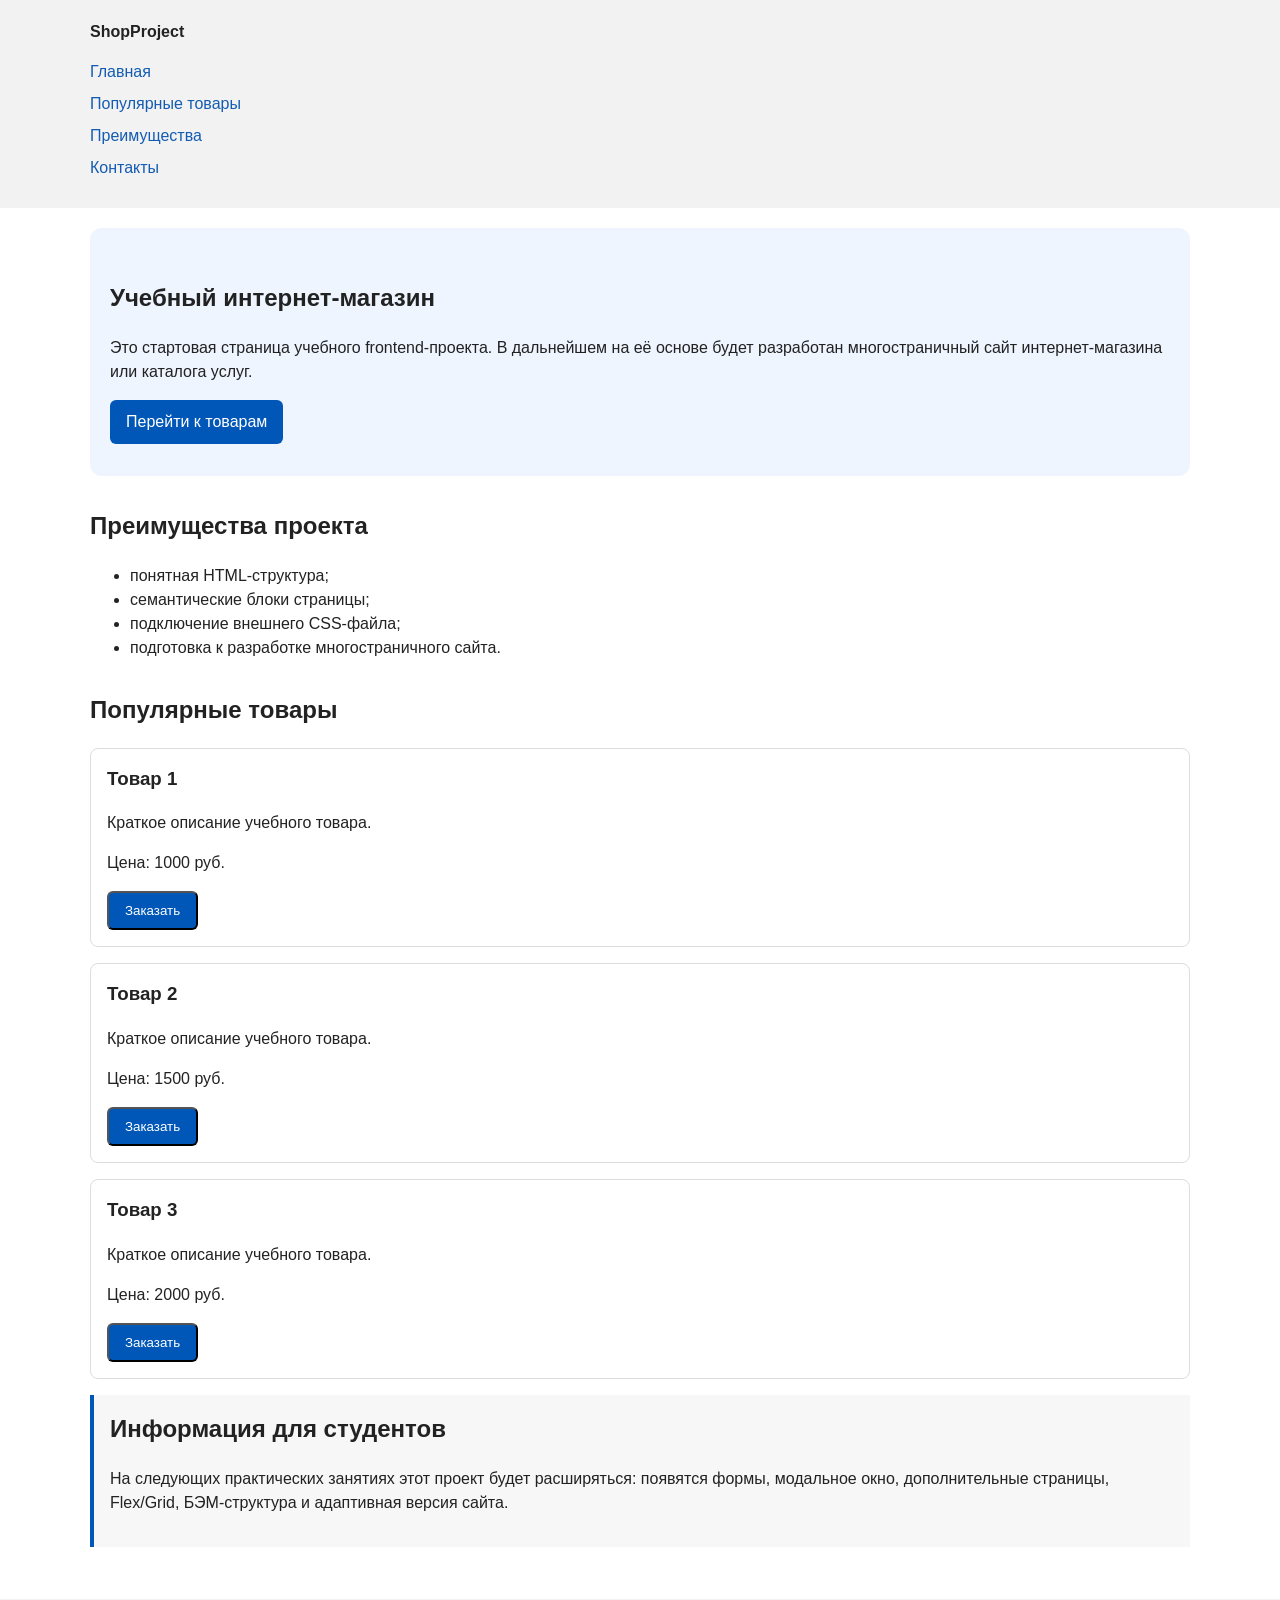
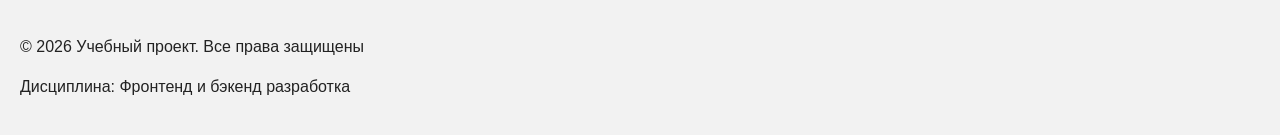
==== index.html @ d0a89e78 "feat: add order form modal and validation" ====
<!DOCTYPE html>
<html lang="ru">
<head>
  <meta charset="UTF-8">
  <meta name="viewport" content="width=device-width, initial-scale=1.0">
  <title>Учебный интернет-магазин</title>
  <link rel="stylesheet" href="css/style.css">
  <script src="js/main.js" defer></script>
</head>
<body>
  <header>
  <div class="site-header">
    <a class="site-logo" href="index.html">ShopProject</a>

    <nav class="site-nav" aria-label="Основная навигация">
      <ul class="site-nav__list">
        <li><a href="index.html">Главная</a></li>
        <li><a href="#popular">Популярные товары</a></li>
        <li><a href="#advantages">Преимущества</a></li>
        <li><a href="#contacts">Контакты</a></li>
      </ul>
    </nav>
  </div>
</header>
<main>
  <section class="hero">
  <h1>Учебный интернет-магазин</h1>
  <p>
    Это стартовая страница учебного frontend-проекта.
    В дальнейшем на её основе будет разработан многостраничный сайт
    интернет-магазина или каталога услуг.
  </p>
  <a class="button" href="#popular">Перейти к товарам</a>
</section>

<section class="section" id="advantages">
  <h2>Преимущества проекта</h2>

  <ul class="advantages-list">
    <li>понятная HTML-структура;</li>
    <li>семантические блоки страницы;</li>
    <li>подключение внешнего CSS-файла;</li>
    <li>подготовка к разработке многостраничного сайта.</li>
  </ul>
</section>

<section class="section" id="popular">
  <h2>Популярные товары</h2>

  <article class="product-card">
    <h3>Товар 1</h3>
    <p>Краткое описание учебного товара.</p>
    <p>Цена: 1000 руб.</p>
    <button class="button product-card__button" type="button" data-product="Товар 1">
      Заказать
    </button>
  </article>

  <article class="product-card">
    <h3>Товар 2</h3>
    <p>Краткое описание учебного товара.</p>
    <p>Цена: 1500 руб.</p>
    <button class="button product-card__button" type="button" data-product="Товар 2">
      Заказать
    </button>
  </article>

  <article class="product-card">
    <h3>Товар 3</h3>
    <p>Краткое описание учебного товара.</p>
    <p>Цена: 2000 руб.</p>
    <button class="button product-card__button" type="button" data-product="Товар 3">
      Заказать
    </button>
  </article>

<aside class="aside-info">
  <h2>Информация для студентов</h2>
  <p>
    На следующих практических занятиях этот проект будет расширяться:
    появятся формы, модальное окно, дополнительные страницы, Flex/Grid,
    БЭМ-структура и адаптивная версия сайта.
  </p>
</aside>

</main>
<footer id = "contacts">
  <p>&copy; 2026 Учебный проект. Все права защищены</p>
  <p>Дисциплина: Фронтенд и бэкенд разработка </p>
</footer>

<dialog class="order-dialog" id="order-dialog" aria-labelledby="order-dialog-title">
  <h2 id="order-dialog-title">Оформление заявки</h2>
  <form class="order-form" id="order-form" action="#" method="post" novalidate>
    <input id="selected-product" name="selected-product" type="hidden">
    
    <div class="form-field">
      <label for="order-name">Имя</label>
      <input
        id="order-name"
        name="name"
        type="text"
        placeholder="Введите ваше имя"
        minlength="2"
        autocomplete="given-name"
        required
      >
    </div>
    
    <div class="form-field">
      <label for="order-email">E-mail</label>
      <input
        id="order-email"
        name="email"
        type="email"
        placeholder="example@mail.ru"
        autocomplete="email"
        required
      >
    </div>
    
    <div class="form-field">
      <label for="order-phone">Телефон</label>
      <input
        id="order-phone"
        name="phone"
        type="tel"
        inputmode="tel"
        placeholder="+7 (900) 000-00-00"
        pattern="^\+7 \(\d{3}\) \d{3}-\d{2}-\d{2}$"
        required
      >
      <small>Формат: +7 (900) 000-00-00</small>
    </div>
    
    <div class="form-field">
      <label for="order-date">Дата связи</label>
      <input
        id="order-date"
        name="date"
        type="date"
      >
    </div>
    
    <div class="form-field">
      <label for="order-topic">Тема заявки</label>
      <select id="order-topic" name="topic" required>
        <option value="">Выберите тему</option>
        <option value="product">Заказ товара</option>
        <option value="consultation">Консультация</option>
        <option value="delivery">Доставка</option>
      </select>
    </div>
    
    <div class="form-field">
      <label for="order-comment">Комментарий</label>
      <textarea
        id="order-comment"
        name="comment"
        rows="4"
        placeholder="Укажите дополнительную информацию"
      ></textarea>
    </div>
    
    <div class="form-field form-field--checkbox">
      <label>
        <input
          id="order-agreement"
          name="agreement"
          type="checkbox"
          required
        >
        Я согласен на обработку данных
      </label>
    </div>
    
    <div class="form-actions">
      <button type="button" id="close-order-dialog">Закрыть</button>
      <button type="submit">Отправить заявку</button>
    </div>
  </form>
</dialog>

<p class="success-message" id="success-message" hidden>
  Форма успешно отправлена!
</p>

</body>
</html>
---- css/style.css ----
/* 
  Универсальное правило для всех элементов.
  border-box делает расчёт размеров более понятным:
  width включает content, padding и border.
*/
* {
  box-sizing: border-box;
}

/*
  Убираем стандартный внешний отступ браузера у body.
  Без этого вокруг страницы может появиться белая рамка.
*/
body {
  margin: 0;
  font-family: Arial, sans-serif;
  line-height: 1.5;
  color: #222222;
  background-color: #ffffff;
}

/*
  Задаём внутренние отступы для основных областей страницы.
  Это делает содержимое визуально отделённым от краёв окна браузера.
*/
header,
main,
footer {
  padding: 20px;
}

/*
  Оформляем шапку страницы.
  Пока используется простой светло-серый фон.
*/
header {
  background-color: #f2f2f2;
}

/*
  Оформляем подвал страницы тем же фоном,
  чтобы визуально отделить его от основного содержимого.
*/
footer {
  background-color: #f2f2f2;
}

/*
  Ограничиваем ширину содержимого шапки,
  чтобы оно не растягивалось слишком сильно на широких экранах.
*/
.site-header {
  max-width: 1100px;
  margin: 0 auto;
}

/*
  Оформляем текстовый логотип.
*/
.site-logo {
  font-weight: bold;
  text-decoration: none;
  color: #222222;
}

/*
  Убираем стандартные отступы и маркеры списка навигации.
*/
.site-nav__list {
  padding: 0;
  margin: 16px 0 0;
  list-style: none;
}

/*
  Добавляем расстояние между пунктами меню.
*/
.site-nav__list li {
  margin-bottom: 8px;
}

/*
  Оформляем ссылки меню.
*/
.site-nav__list a {
  color: #135cb1;
  text-decoration: none;
}

/*
  При наведении мыши подчёркиваем ссылку.
  Подробно состояния интерфейса будут рассмотрены в практической работе 1.7.
*/
.site-nav__list a:hover {
  text-decoration: underline;
}

/*
  Hero-блок — первый крупный блок страницы.
  Он визуально отделяется от остальных разделов фоном и отступами.
*/
.hero {
  max-width: 1100px;
  margin: 0 auto 32px;
  padding: 32px 20px;
  background-color: #eef5ff;
  border-radius: 12px;
}

/*
  Общий класс для разделов страницы.
*/
.section {
  max-width: 1100px;
  margin: 0 auto 32px;
}

/*
  Убираем лишний верхний отступ у заголовков разделов.
*/
.section h2 {
  margin-top: 0;
}
/*
  Карточка товара — самостоятельный блок.
  На следующих занятиях карточки будут доработаны и выстроены в сетку.
*/
.product-card {
  margin-bottom: 16px;
  padding: 16px;
  border: 1px solid #dddddd;
  border-radius: 8px;
  background-color: #ffffff;
}

/*
  Убираем лишний верхний отступ у заголовка карточки.
*/
.product-card h3 {
  margin-top: 0;
}
/*
  Пока это обычная ссылка, но визуально она оформляется как кнопка.
*/
.button {
  display: inline-block;
  padding: 10px 16px;
  color: #ffffff;
  background-color: #0057b8;
  text-decoration: none;
  border-radius: 6px;
}

/*
  Простое состояние наведения для кнопки.
*/
.button:hover {
  background-color: #003f86;
}

/*
  Дополнительный информационный блок.
*/
.aside-info {
  max-width: 1100px;
  margin: 0 auto 32px;
  padding: 16px;
  border-left: 4px solid #0057b8;
  background-color: #f7f7f7;
}
/*
  Модальное окно.
  Элемент dialog сам умеет открываться поверх страницы.
*/
.order-dialog {
  width: min(100% - 32px, 560px);
  padding: 24px;
  border: none;
  border-radius: 12px;
}
/*
  Затемнение фона за модальным окном.
*/
.order-dialog::backdrop {
  background-color: rgba(0, 0, 0, 0.5);
}
/*
  Поле формы.
  Каждый блок получает нижний отступ.
*/
.form-field {
  margin-bottom: 16px;
}
/*
  Подпись поля.
*/
.form-field label {
  display: block;
  margin-bottom: 6px;
}
/*
  Основные поля формы.
*/
.form-field input,
.form-field select,
.form-field textarea {
  width: 100%;
  padding: 10px 12px;
  border: 1px solid #cccccc;
  border-radius: 6px;
  font: inherit;
}
/*
  Checkbox не должен занимать всю ширину.
*/
.form-field input[type="checkbox"] {
  width: auto;
}
/*
  Подсказка под полем телефона.
*/
.form-field small {
  display: block;
  margin-top: 4px;
  color: #666666;
}
/*
  Видимый фокус для клавиатурной навигации.
*/
.form-field input:focus-visible,
.form-field select:focus-visible,
.form-field textarea:focus-visible,
.form-actions button:focus-visible {
  outline: 2px solid #0057b8;
  outline-offset: 2px;
}
/*
  Подсветка ошибочных полей.
  Атрибут aria-invalid будет добавляться через JavaScript.
*/
[aria-invalid="true"] {
  border-color: #b00020;
}
/*
  Кнопки формы.
*/
.form-actions {
  display: flex;
  gap: 12px;
  margin-top: 20px;
}
/*
  Сообщение об успешной отправке.
*/
.success-message {
  max-width: 1100px;
  margin: 24px auto;
  padding: 16px;
  border-left: 4px solid #168a2f;
  background-color: #eefaf0;
}
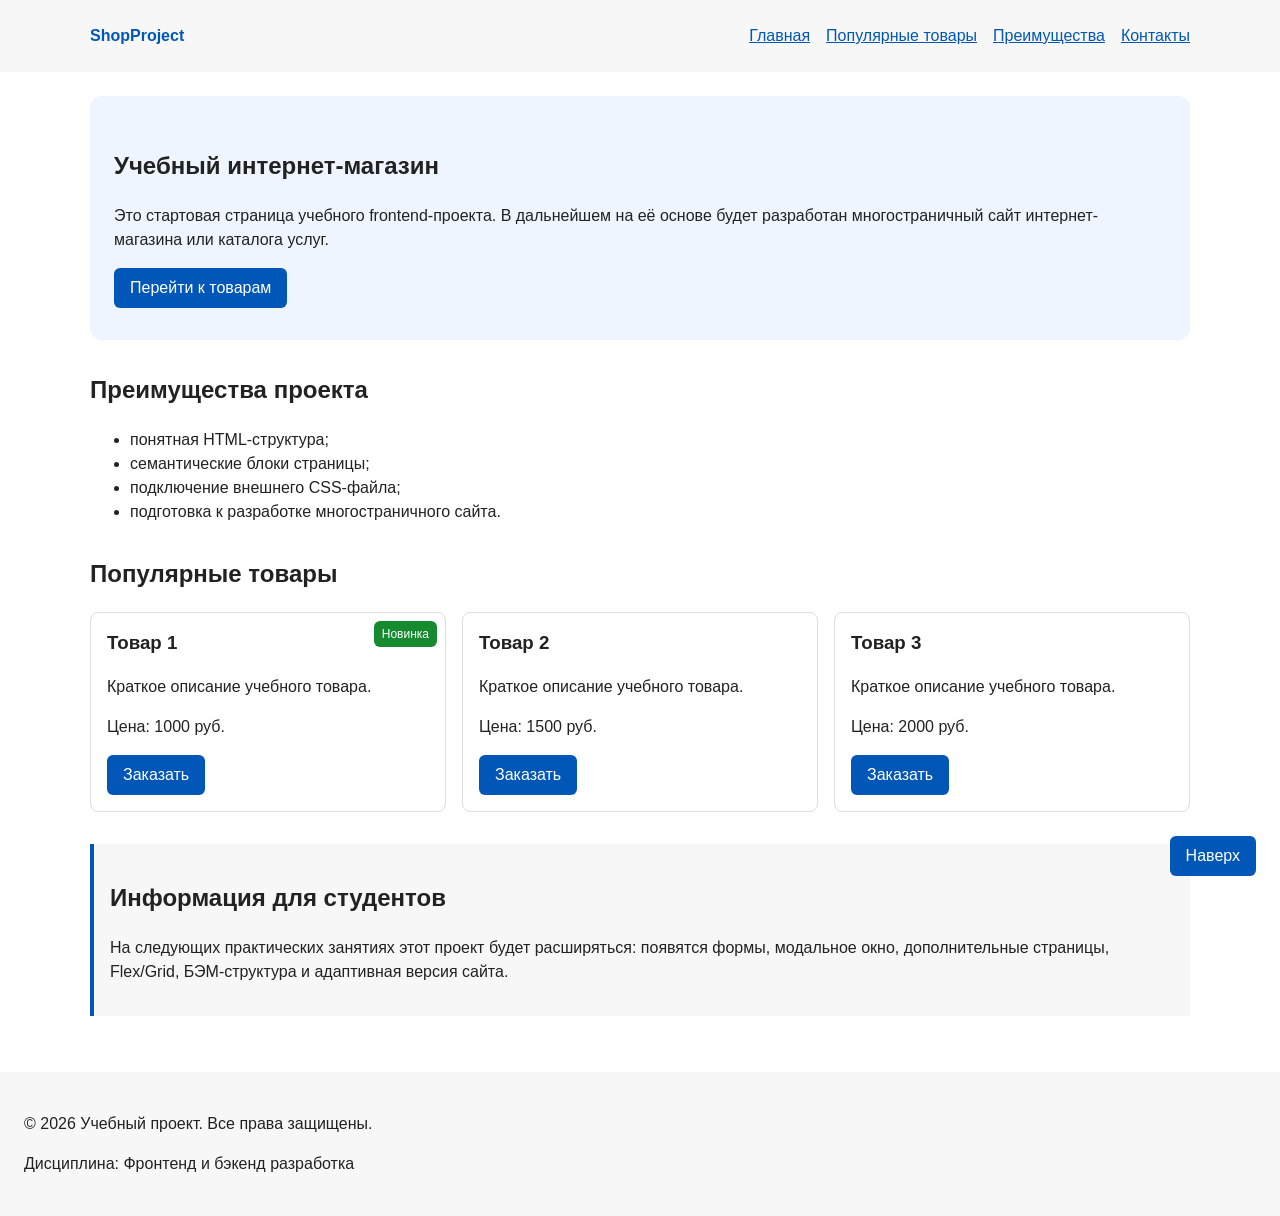
==== commit b49fcd3c: "feat: add Flex/Grid layout, BEM naming and positioning" ====
--- a/index.html
+++ b/index.html
@@ -8,178 +8,190 @@
   <script src="js/main.js" defer></script>
 </head>
 <body>
-  <header>
-  <div class="site-header">
-    <a class="site-logo" href="index.html">ShopProject</a>
-
-    <nav class="site-nav" aria-label="Основная навигация">
-      <ul class="site-nav__list">
-        <li><a href="index.html">Главная</a></li>
-        <li><a href="#popular">Популярные товары</a></li>
-        <li><a href="#advantages">Преимущества</a></li>
-        <li><a href="#contacts">Контакты</a></li>
+  <header class="site-header">
+    <div class="site-header__inner">
+      <a class="site-header__logo" href="index.html">ShopProject</a>
+
+      <nav class="site-nav" aria-label="Основная навигация">
+        <ul class="site-nav__list">
+          <li class="site-nav__item"><a class="site-nav__link" href="index.html">Главная</a></li>
+          <li class="site-nav__item"><a class="site-nav__link" href="#popular">Популярные товары</a></li>
+          <li class="site-nav__item"><a class="site-nav__link" href="#advantages">Преимущества</a></li>
+          <li class="site-nav__item"><a class="site-nav__link" href="#contacts">Контакты</a></li>
+        </ul>
+      </nav>
+    </div>
+  </header>
+  <main>
+    <section class="hero">
+      <h1 class="hero__title">Учебный интернет-магазин</h1>
+      <p class="hero__text">
+        Это стартовая страница учебного frontend-проекта.
+        В дальнейшем на её основе будет разработан многостраничный сайт
+        интернет-магазина или каталога услуг.
+      </p>
+      <a class="button" href="#popular">Перейти к товарам</a>
+    </section>
+
+    <section class="section" id="advantages">
+      <h2 class="section__title">Преимущества проекта</h2>
+
+      <ul class="advantages-list">
+        <li class="advantages-list__item">понятная HTML-структура;</li>
+        <li class="advantages-list__item">семантические блоки страницы;</li>
+        <li class="advantages-list__item">подключение внешнего CSS-файла;</li>
+        <li class="advantages-list__item">подготовка к разработке многостраничного сайта.</li>
       </ul>
-    </nav>
-  </div>
-</header>
-<main>
-  <section class="hero">
-  <h1>Учебный интернет-магазин</h1>
-  <p>
-    Это стартовая страница учебного frontend-проекта.
-    В дальнейшем на её основе будет разработан многостраничный сайт
-    интернет-магазина или каталога услуг.
-  </p>
-  <a class="button" href="#popular">Перейти к товарам</a>
-</section>
-
-<section class="section" id="advantages">
-  <h2>Преимущества проекта</h2>
-
-  <ul class="advantages-list">
-    <li>понятная HTML-структура;</li>
-    <li>семантические блоки страницы;</li>
-    <li>подключение внешнего CSS-файла;</li>
-    <li>подготовка к разработке многостраничного сайта.</li>
-  </ul>
-</section>
-
-<section class="section" id="popular">
-  <h2>Популярные товары</h2>
-
-  <article class="product-card">
-    <h3>Товар 1</h3>
-    <p>Краткое описание учебного товара.</p>
-    <p>Цена: 1000 руб.</p>
-    <button class="button product-card__button" type="button" data-product="Товар 1">
-      Заказать
-    </button>
-  </article>
-
-  <article class="product-card">
-    <h3>Товар 2</h3>
-    <p>Краткое описание учебного товара.</p>
-    <p>Цена: 1500 руб.</p>
-    <button class="button product-card__button" type="button" data-product="Товар 2">
-      Заказать
-    </button>
-  </article>
-
-  <article class="product-card">
-    <h3>Товар 3</h3>
-    <p>Краткое описание учебного товара.</p>
-    <p>Цена: 2000 руб.</p>
-    <button class="button product-card__button" type="button" data-product="Товар 3">
-      Заказать
-    </button>
-  </article>
-
-<aside class="aside-info">
-  <h2>Информация для студентов</h2>
-  <p>
-    На следующих практических занятиях этот проект будет расширяться:
-    появятся формы, модальное окно, дополнительные страницы, Flex/Grid,
-    БЭМ-структура и адаптивная версия сайта.
-  </p>
-</aside>
-
-</main>
-<footer id = "contacts">
-  <p>&copy; 2026 Учебный проект. Все права защищены</p>
-  <p>Дисциплина: Фронтенд и бэкенд разработка </p>
-</footer>
-
-<dialog class="order-dialog" id="order-dialog" aria-labelledby="order-dialog-title">
-  <h2 id="order-dialog-title">Оформление заявки</h2>
-  <form class="order-form" id="order-form" action="#" method="post" novalidate>
-    <input id="selected-product" name="selected-product" type="hidden">
-    
-    <div class="form-field">
-      <label for="order-name">Имя</label>
-      <input
-        id="order-name"
-        name="name"
-        type="text"
-        placeholder="Введите ваше имя"
-        minlength="2"
-        autocomplete="given-name"
-        required
-      >
-    </div>
-    
-    <div class="form-field">
-      <label for="order-email">E-mail</label>
-      <input
-        id="order-email"
-        name="email"
-        type="email"
-        placeholder="example@mail.ru"
-        autocomplete="email"
-        required
-      >
-    </div>
-    
-    <div class="form-field">
-      <label for="order-phone">Телефон</label>
-      <input
-        id="order-phone"
-        name="phone"
-        type="tel"
-        inputmode="tel"
-        placeholder="+7 (900) 000-00-00"
-        pattern="^\+7 \(\d{3}\) \d{3}-\d{2}-\d{2}$"
-        required
-      >
-      <small>Формат: +7 (900) 000-00-00</small>
-    </div>
-    
-    <div class="form-field">
-      <label for="order-date">Дата связи</label>
-      <input
-        id="order-date"
-        name="date"
-        type="date"
-      >
-    </div>
-    
-    <div class="form-field">
-      <label for="order-topic">Тема заявки</label>
-      <select id="order-topic" name="topic" required>
-        <option value="">Выберите тему</option>
-        <option value="product">Заказ товара</option>
-        <option value="consultation">Консультация</option>
-        <option value="delivery">Доставка</option>
-      </select>
-    </div>
-    
-    <div class="form-field">
-      <label for="order-comment">Комментарий</label>
-      <textarea
-        id="order-comment"
-        name="comment"
-        rows="4"
-        placeholder="Укажите дополнительную информацию"
-      ></textarea>
-    </div>
-    
-    <div class="form-field form-field--checkbox">
-      <label>
-        <input
-          id="order-agreement"
-          name="agreement"
-          type="checkbox"
+    </section>
+
+    <section class="section" id="popular">
+      <h2 class="section__title">Популярные товары</h2>
+
+      <div class="product-list">
+        <article class="product-card">
+          <span class="product-card__badge">Новинка</span>
+          <h3 class="product-card__title">Товар 1</h3>
+          <p class="product-card__text">Краткое описание учебного товара.</p>
+          <p class="product-card__price">Цена: 1000 руб.</p>
+          <button class="button product-card__button" type="button" data-product="Товар 1">
+            Заказать
+          </button>
+        </article>
+
+        <article class="product-card">
+          <h3 class="product-card__title">Товар 2</h3>
+          <p class="product-card__text">Краткое описание учебного товара.</p>
+          <p class="product-card__price">Цена: 1500 руб.</p>
+          <button class="button product-card__button" type="button" data-product="Товар 2">
+            Заказать
+          </button>
+        </article>
+
+        <article class="product-card">
+          <h3 class="product-card__title">Товар 3</h3>
+          <p class="product-card__text">Краткое описание учебного товара.</p>
+          <p class="product-card__price">Цена: 2000 руб.</p>
+          <button class="button product-card__button" type="button" data-product="Товар 3">
+            Заказать
+          </button>
+        </article>
+      </div>
+    </section>
+
+    <aside class="aside-info">
+      <h2 class="aside-info__title">Информация для студентов</h2>
+      <p class="aside-info__text">
+        На следующих практических занятиях этот проект будет расширяться:
+        появятся формы, модальное окно, дополнительные страницы, Flex/Grid,
+        БЭМ-структура и адаптивная версия сайта.
+      </p>
+    </aside>
+  </main>
+  <footer class="site-footer" id="contacts">
+    <p class="site-footer__text">&copy; 2026 Учебный проект. Все права защищены.</p>
+    <p class="site-footer__text">Дисциплина: Фронтенд и бэкенд разработка</p>
+  </footer>
+
+  <a class="to-top" href="#">Наверх</a>
+
+  <dialog class="order-dialog" id="order-dialog" aria-labelledby="order-dialog-title">
+    <h2 class="order-dialog__title" id="order-dialog-title">Оформление заявки</h2>
+
+    <form class="order-form" id="order-form" action="#" method="post" novalidate>
+      <input id="selected-product" name="selected-product" type="hidden">
+
+      <div class="form-field">
+        <label class="form-field__label" for="order-name">Имя</label>
+        <input
+          class="form-field__control"
+          id="order-name"
+          name="name"
+          type="text"
+          placeholder="Введите ваше имя"
+          minlength="2"
+          autocomplete="given-name"
           required
         >
-        Я согласен на обработку данных
-      </label>
-    </div>
-    
-    <div class="form-actions">
-      <button type="button" id="close-order-dialog">Закрыть</button>
-      <button type="submit">Отправить заявку</button>
-    </div>
-  </form>
-</dialog>
+      </div>
+
+      <div class="form-field">
+        <label class="form-field__label" for="order-email">E-mail</label>
+        <input
+          class="form-field__control"
+          id="order-email"
+          name="email"
+          type="email"
+          placeholder="example@mail.ru"
+          autocomplete="email"
+          required
+        >
+      </div>
+
+      <div class="form-field">
+        <label class="form-field__label" for="order-phone">Телефон</label>
+        <input
+          class="form-field__control"
+          id="order-phone"
+          name="phone"
+          type="tel"
+          inputmode="tel"
+          placeholder="+7 (900) 000-00-00"
+          pattern="^\+7 \(\d{3}\) \d{3}-\d{2}-\d{2}$"
+          required
+        >
+        <small class="form-field__hint">Формат: +7 (900) 000-00-00</small>
+      </div>
+
+      <div class="form-field">
+        <label class="form-field__label" for="order-date">Дата связи</label>
+        <input
+          class="form-field__control"
+          id="order-date"
+          name="date"
+          type="date"
+        >
+      </div>
+
+      <div class="form-field">
+        <label class="form-field__label" for="order-topic">Тема заявки</label>
+        <select class="form-field__control" id="order-topic" name="topic" required>
+          <option value="">Выберите тему</option>
+          <option value="product">Заказ товара</option>
+          <option value="consultation">Консультация</option>
+          <option value="delivery">Доставка</option>
+        </select>
+      </div>
+
+      <div class="form-field">
+        <label class="form-field__label" for="order-comment">Комментарий</label>
+        <textarea
+          class="form-field__control"
+          id="order-comment"
+          name="comment"
+          rows="4"
+          placeholder="Укажите дополнительную информацию"
+        ></textarea>
+      </div>
+
+      <div class="form-field form-field--checkbox">
+        <label class="form-field__label">
+          <input
+            class="form-field__control"
+            id="order-agreement"
+            name="agreement"
+            type="checkbox"
+            required
+          >
+          Я согласен на обработку данных
+        </label>
+      </div>
+
+      <div class="form-actions">
+        <button class="button form-actions__button" type="button" id="close-order-dialog">Закрыть</button>
+        <button class="button form-actions__button" type="submit">Отправить заявку</button>
+      </div>
+    </form>
+  </dialog>
 
 <p class="success-message" id="success-message" hidden>
   Форма успешно отправлена!
--- a/css/style.css
+++ b/css/style.css
@@ -1,261 +1,289 @@
-/* 
-  Универсальное правило для всех элементов.
-  border-box делает расчёт размеров более понятным:
-  width включает content, padding и border.
-*/
+/* ===============================
+   1. Переменные проекта
+   =============================== */
+:root {
+  /* Основные цвета проекта */
+  --color-bg: #ffffff;
+  --color-text: #222222;
+  --color-muted: #666666;
+  --color-primary: #0057b8;
+  --color-primary-dark: #003f86;
+  --color-border: #dddddd;
+  --color-surface: #f7f7f7;
+  --color-surface-accent: #eef5ff;
+  --color-danger: #b00020;
+  --color-success: #168a2f;
+  --color-success-bg: #eefaf0;
+  --color-white: #ffffff;
+
+  /* Отступы */
+  --space-xs: 4px;
+  --space-sm: 8px;
+  --space-md: 16px;
+  --space-lg: 24px;
+  --space-xl: 32px;
+
+  /* Скругления */
+  --radius-sm: 6px;
+  --radius-md: 8px;
+  --radius-lg: 12px;
+
+  /* Размеры */
+  --container-width: 1100px;
+}
+
+
+/* ===============================
+   2. Базовые стили
+   =============================== */
+
 * {
   box-sizing: border-box;
 }
 
-/*
-  Убираем стандартный внешний отступ браузера у body.
-  Без этого вокруг страницы может появиться белая рамка.
-*/
 body {
   margin: 0;
   font-family: Arial, sans-serif;
   line-height: 1.5;
-  color: #222222;
-  background-color: #ffffff;
-}
-
-/*
-  Задаём внутренние отступы для основных областей страницы.
-  Это делает содержимое визуально отделённым от краёв окна браузера.
-*/
-header,
-main,
-footer {
-  padding: 20px;
-}
-
-/*
-  Оформляем шапку страницы.
-  Пока используется простой светло-серый фон.
-*/
-header {
-  background-color: #f2f2f2;
-}
-
-/*
-  Оформляем подвал страницы тем же фоном,
-  чтобы визуально отделить его от основного содержимого.
-*/
-footer {
-  background-color: #f2f2f2;
-}
-
-/*
-  Ограничиваем ширину содержимого шапки,
-  чтобы оно не растягивалось слишком сильно на широких экранах.
-*/
-.site-header {
-  max-width: 1100px;
+  color: var(--color-text);
+  background-color: var(--color-bg);
+}
+
+main {
+  padding: var(--space-lg);
+}
+
+/* ===============================
+   3. Общие элементы интерфейса
+   =============================== */
+a {
+  color: var(--color-primary);
+}
+
+a:hover {
+  color: var(--color-primary-dark);
+}
+a:focus-visible {
+  outline: 2px solid var(--color-primary);
+  outline-offset: 3px;
+}
+
+.button {
+  display: inline-block;
+  padding: var(--space-sm) var(--space-md);
+  color: var(--color-white);
+  background-color: var(--color-primary);
+  font: inherit;
+  text-decoration: none;
+  border: none;
+  border-radius: var(--radius-sm);
+  cursor: pointer;
+}
+
+.button:hover {
+  color: var(--color-white);
+  background-color: var(--color-primary-dark);
+}
+
+.button:focus-visible {
+  outline: 2px solid var(--color-primary);
+  outline-offset: 3px;
+}
+
+.button:disabled {
+  opacity: 0.6;
+  cursor: not-allowed;
+}
+
+/* ===============================
+   4. Шапка, меню и подвал (Flexbox)
+   =============================== */
+
+.site-header,
+.site-footer {
+  padding: var(--space-lg);
+  background-color: var(--color-surface);
+}
+
+/* Flexbox: логотип слева, меню справа */
+.site-header__inner {
+  display: flex;
+  align-items: center;
+  justify-content: space-between;
+  gap: var(--space-md);
+  max-width: var(--container-width);
   margin: 0 auto;
 }
 
-/*
-  Оформляем текстовый логотип.
-*/
-.site-logo {
+.site-header__logo {
   font-weight: bold;
   text-decoration: none;
-  color: #222222;
-}
-
-/*
-  Убираем стандартные отступы и маркеры списка навигации.
-*/
+}
+
+/* Flexbox: пункты меню в строку */
 .site-nav__list {
+  display: flex;
+  flex-wrap: wrap;
+  gap: var(--space-md);
+  margin: 0;
   padding: 0;
-  margin: 16px 0 0;
   list-style: none;
 }
 
-/*
-  Добавляем расстояние между пунктами меню.
-*/
-.site-nav__list li {
-  margin-bottom: 8px;
-}
-
-/*
-  Оформляем ссылки меню.
-*/
-.site-nav__list a {
-  color: #135cb1;
+/* ===============================
+   5. Компоненты страницы
+   =============================== */
+
+.hero {
+  max-width: var(--container-width);
+  margin: 0 auto var(--space-xl);
+  padding: var(--space-xl) var(--space-lg);
+  background-color: var(--color-surface-accent);
+  border-radius: var(--radius-lg);
+}
+
+.section {
+  max-width: var(--container-width);
+  margin: 0 auto var(--space-xl);
+}
+
+.section__title {
+  margin-top: 0;
+}
+
+/* Grid: карточки товаров в адаптивной сетке */
+.product-list {
+  display: grid;
+  grid-template-columns: repeat(auto-fit, minmax(240px, 1fr));
+  gap: var(--space-md);
+}
+
+/* Позиционирование: relative — точка отсчёта для бейджа */
+.product-card {
+  position: relative;
+  padding: var(--space-md);
+  border: 1px solid var(--color-border);
+  border-radius: var(--radius-md);
+  background-color: var(--color-bg);
+}
+
+.product-card:hover {
+  border-color: var(--color-primary);
+}
+
+.product-card__title {
+  margin-top: 0;
+}
+
+/* Позиционирование: absolute — бейдж в углу карточки */
+.product-card__badge {
+  position: absolute;
+  top: var(--space-sm);
+  right: var(--space-sm);
+  padding: var(--space-xs) var(--space-sm);
+  font-size: 12px;
+  color: var(--color-white);
+  background-color: var(--color-success);
+  border-radius: var(--radius-sm);
+}
+
+.aside-info {
+  max-width: var(--container-width);
+  margin: 0 auto var(--space-xl);
+  padding: var(--space-md);
+  border-left: 4px solid var(--color-primary);
+  background-color: var(--color-surface);
+}
+
+/* Позиционирование: fixed — кнопка «Наверх» прикреплена к окну */
+.to-top {
+  position: fixed;
+  right: var(--space-lg);
+  bottom: var(--space-lg);
+  z-index: 10;
+  padding: var(--space-sm) var(--space-md);
+  color: var(--color-white);
+  background-color: var(--color-primary);
   text-decoration: none;
-}
-
-/*
-  При наведении мыши подчёркиваем ссылку.
-  Подробно состояния интерфейса будут рассмотрены в практической работе 1.7.
-*/
-.site-nav__list a:hover {
-  text-decoration: underline;
-}
-
-/*
-  Hero-блок — первый крупный блок страницы.
-  Он визуально отделяется от остальных разделов фоном и отступами.
-*/
-.hero {
-  max-width: 1100px;
-  margin: 0 auto 32px;
-  padding: 32px 20px;
-  background-color: #eef5ff;
-  border-radius: 12px;
-}
-
-/*
-  Общий класс для разделов страницы.
-*/
-.section {
-  max-width: 1100px;
-  margin: 0 auto 32px;
-}
-
-/*
-  Убираем лишний верхний отступ у заголовков разделов.
-*/
-.section h2 {
-  margin-top: 0;
-}
-/*
-  Карточка товара — самостоятельный блок.
-  На следующих занятиях карточки будут доработаны и выстроены в сетку.
-*/
-.product-card {
-  margin-bottom: 16px;
-  padding: 16px;
-  border: 1px solid #dddddd;
-  border-radius: 8px;
-  background-color: #ffffff;
-}
-
-/*
-  Убираем лишний верхний отступ у заголовка карточки.
-*/
-.product-card h3 {
-  margin-top: 0;
-}
-/*
-  Пока это обычная ссылка, но визуально она оформляется как кнопка.
-*/
-.button {
-  display: inline-block;
-  padding: 10px 16px;
-  color: #ffffff;
-  background-color: #0057b8;
-  text-decoration: none;
-  border-radius: 6px;
-}
-
-/*
-  Простое состояние наведения для кнопки.
-*/
-.button:hover {
-  background-color: #003f86;
-}
-
-/*
-  Дополнительный информационный блок.
-*/
-.aside-info {
-  max-width: 1100px;
-  margin: 0 auto 32px;
-  padding: 16px;
-  border-left: 4px solid #0057b8;
-  background-color: #f7f7f7;
-}
-/*
-  Модальное окно.
-  Элемент dialog сам умеет открываться поверх страницы.
-*/
+  border-radius: var(--radius-sm);
+}
+
+.to-top:hover {
+  color: var(--color-white);
+  background-color: var(--color-primary-dark);
+}
+
+
+/* ===============================
+   6. Форма и модальное окно
+   =============================== */
+
 .order-dialog {
   width: min(100% - 32px, 560px);
-  padding: 24px;
+  padding: var(--space-lg);
   border: none;
-  border-radius: 12px;
-}
-/*
-  Затемнение фона за модальным окном.
-*/
+  border-radius: var(--radius-lg);
+}
+
 .order-dialog::backdrop {
   background-color: rgba(0, 0, 0, 0.5);
 }
-/*
-  Поле формы.
-  Каждый блок получает нижний отступ.
-*/
+
+.order-dialog__title {
+  margin-top: 0;
+}
+
 .form-field {
-  margin-bottom: 16px;
-}
-/*
-  Подпись поля.
-*/
-.form-field label {
+  margin-bottom: var(--space-md);
+}
+
+.form-field__label {
   display: block;
-  margin-bottom: 6px;
-}
-/*
-  Основные поля формы.
-*/
-.form-field input,
-.form-field select,
-.form-field textarea {
+  margin-bottom: var(--space-xs);
+}
+
+.form-field__control {
   width: 100%;
   padding: 10px 12px;
-  border: 1px solid #cccccc;
-  border-radius: 6px;
+  border: 1px solid var(--color-border);
+  border-radius: var(--radius-sm);
   font: inherit;
 }
-/*
-  Checkbox не должен занимать всю ширину.
-*/
-.form-field input[type="checkbox"] {
+
+.form-field__control[type="checkbox"] {
   width: auto;
 }
-/*
-  Подсказка под полем телефона.
-*/
-.form-field small {
+
+.form-field__hint {
   display: block;
-  margin-top: 4px;
-  color: #666666;
-}
-/*
-  Видимый фокус для клавиатурной навигации.
-*/
-.form-field input:focus-visible,
-.form-field select:focus-visible,
-.form-field textarea:focus-visible,
-.form-actions button:focus-visible {
-  outline: 2px solid #0057b8;
-  outline-offset: 2px;
-}
-/*
-  Подсветка ошибочных полей.
-  Атрибут aria-invalid будет добавляться через JavaScript.
-*/
+  margin-top: var(--space-xs);
+  color: var(--color-muted);
+}
+
+.form-field__control:hover {
+  border-color: var(--color-primary);
+}
+
+.form-field__control:focus-visible {
+  outline: 2px solid var(--color-primary);
+  outline-offset: 3px;
+}
+
 [aria-invalid="true"] {
-  border-color: #b00020;
-}
-/*
-  Кнопки формы.
-*/
+  border-color: var(--color-danger);
+}
+
+/* Flexbox: кнопки формы справа */
 .form-actions {
   display: flex;
-  gap: 12px;
-  margin-top: 20px;
-}
-/*
-  Сообщение об успешной отправке.
-*/
+  justify-content: flex-end;
+  gap: var(--space-sm);
+}
+
 .success-message {
-  max-width: 1100px;
-  margin: 24px auto;
-  padding: 16px;
-  border-left: 4px solid #168a2f;
-  background-color: #eefaf0;
+  max-width: var(--container-width);
+  margin: var(--space-lg) auto;
+  padding: var(--space-md);
+  border-left: 4px solid var(--color-success);
+  background-color: var(--color-success-bg);
 }
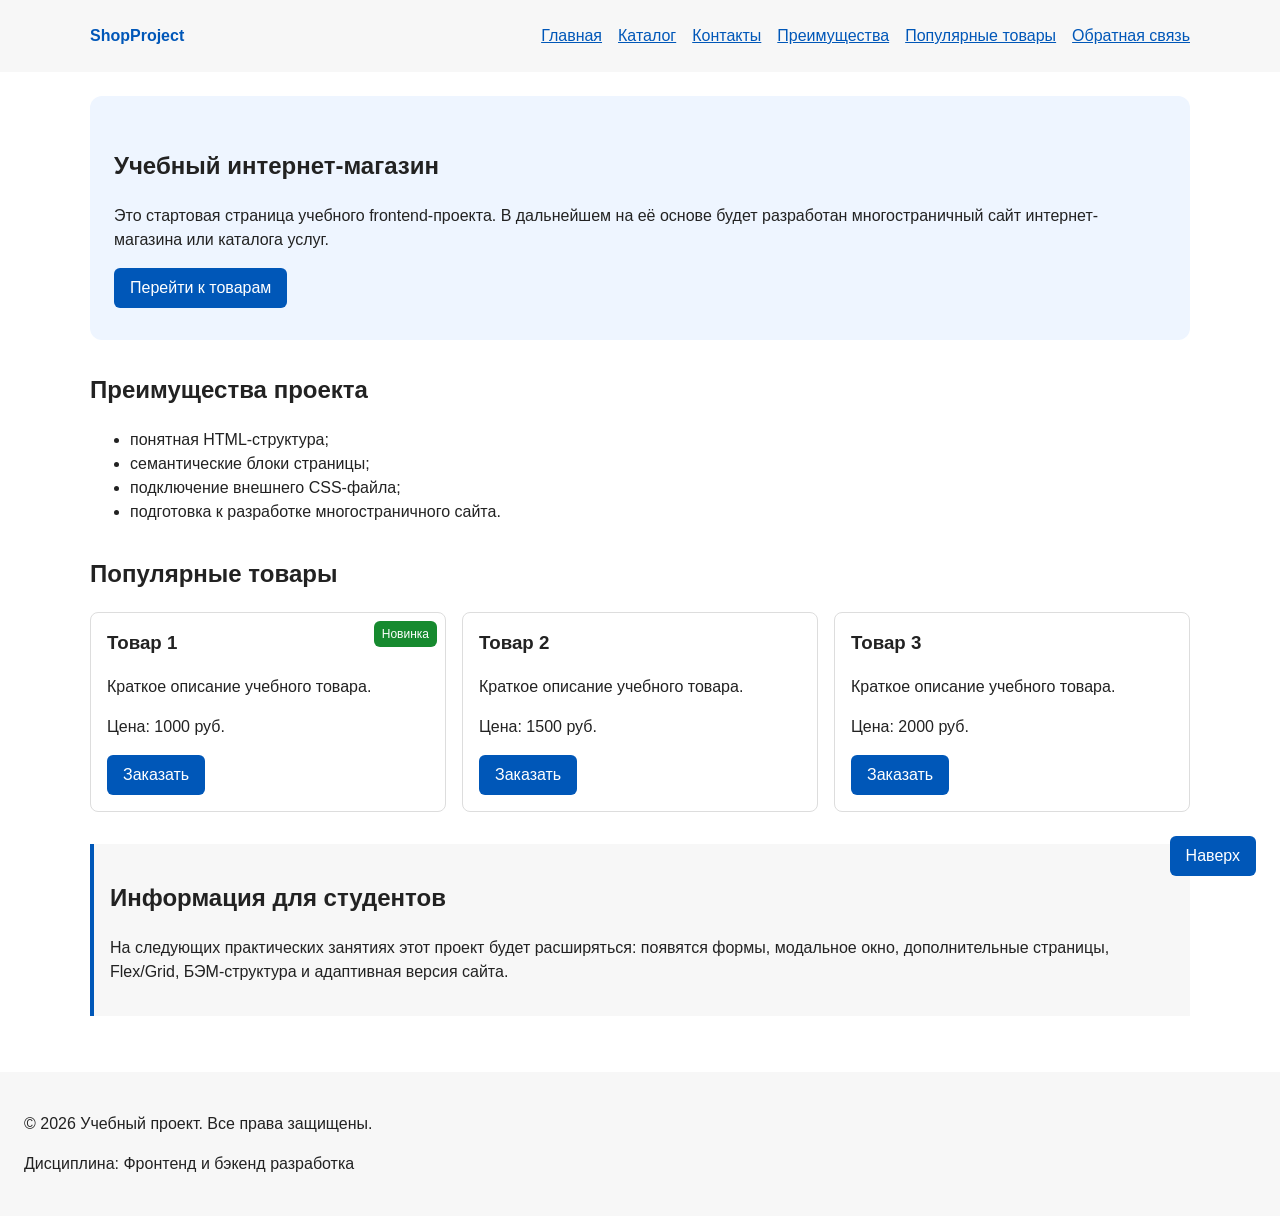
==== commit 7bd4f280: "feat: add multi-page structure navigation and anchors" ====
--- a/index.html
+++ b/index.html
@@ -3,7 +3,12 @@
 <head>
   <meta charset="UTF-8">
   <meta name="viewport" content="width=device-width, initial-scale=1.0">
+  <meta name="description" content="Учебный frontend-проект интернет-магазина.">
   <title>Учебный интернет-магазин</title>
+  <meta property="og:type" content="website">
+  <meta property="og:title" content="Учебный интернет-магазин">
+  <meta property="og:description" content="Учебный frontend-проект интернет-магазина.">
+  <meta property="og:image" content="https://wqlwr.github.io/kr1-html-css-shop/images/preview.jpg">
   <link rel="stylesheet" href="css/style.css">
   <script src="js/main.js" defer></script>
 </head>
@@ -12,14 +17,17 @@
     <div class="site-header__inner">
       <a class="site-header__logo" href="index.html">ShopProject</a>
 
-      <nav class="site-nav" aria-label="Основная навигация">
-        <ul class="site-nav__list">
-          <li class="site-nav__item"><a class="site-nav__link" href="index.html">Главная</a></li>
-          <li class="site-nav__item"><a class="site-nav__link" href="#popular">Популярные товары</a></li>
-          <li class="site-nav__item"><a class="site-nav__link" href="#advantages">Преимущества</a></li>
-          <li class="site-nav__item"><a class="site-nav__link" href="#contacts">Контакты</a></li>
-        </ul>
-      </nav>
+  <nav class="site-nav" aria-label="Основная навигация">
+    <ul class="site-nav__list">
+      <li><a href="index.html">Главная</a></li>
+      <li><a href="catalog.html">Каталог</a></li>
+      <li><a href="contacts.html">Контакты</a></li>
+      <li><a href="index.html#advantages">Преимущества</a></li>
+      <li><a href="index.html#popular">Популярные товары</a></li>
+      <li><a href="index.html#contacts">Обратная связь</a></li>
+    </ul>
+  </nav>
+
     </div>
   </header>
   <main>
--- a/css/style.css
+++ b/css/style.css
@@ -286,4 +286,26 @@
   padding: var(--space-md);
   border-left: 4px solid var(--color-success);
   background-color: var(--color-success-bg);
-}+}
+.breadcrumbs {
+  max-width: var(--container-width);
+  margin: 0 auto var(--space-md);
+  font-size: 14px;
+  color: var(--color-muted);
+}
+
+.breadcrumbs a {
+  color: var(--color-primary);
+}
+
+.breadcrumbs span::before {
+  content: " / ";
+  color: var(--color-muted);
+}
+html {
+  scroll-behavior: smooth;
+}
+:target {
+  outline: 2px dashed var(--color-primary);
+  outline-offset: 4px;
+}
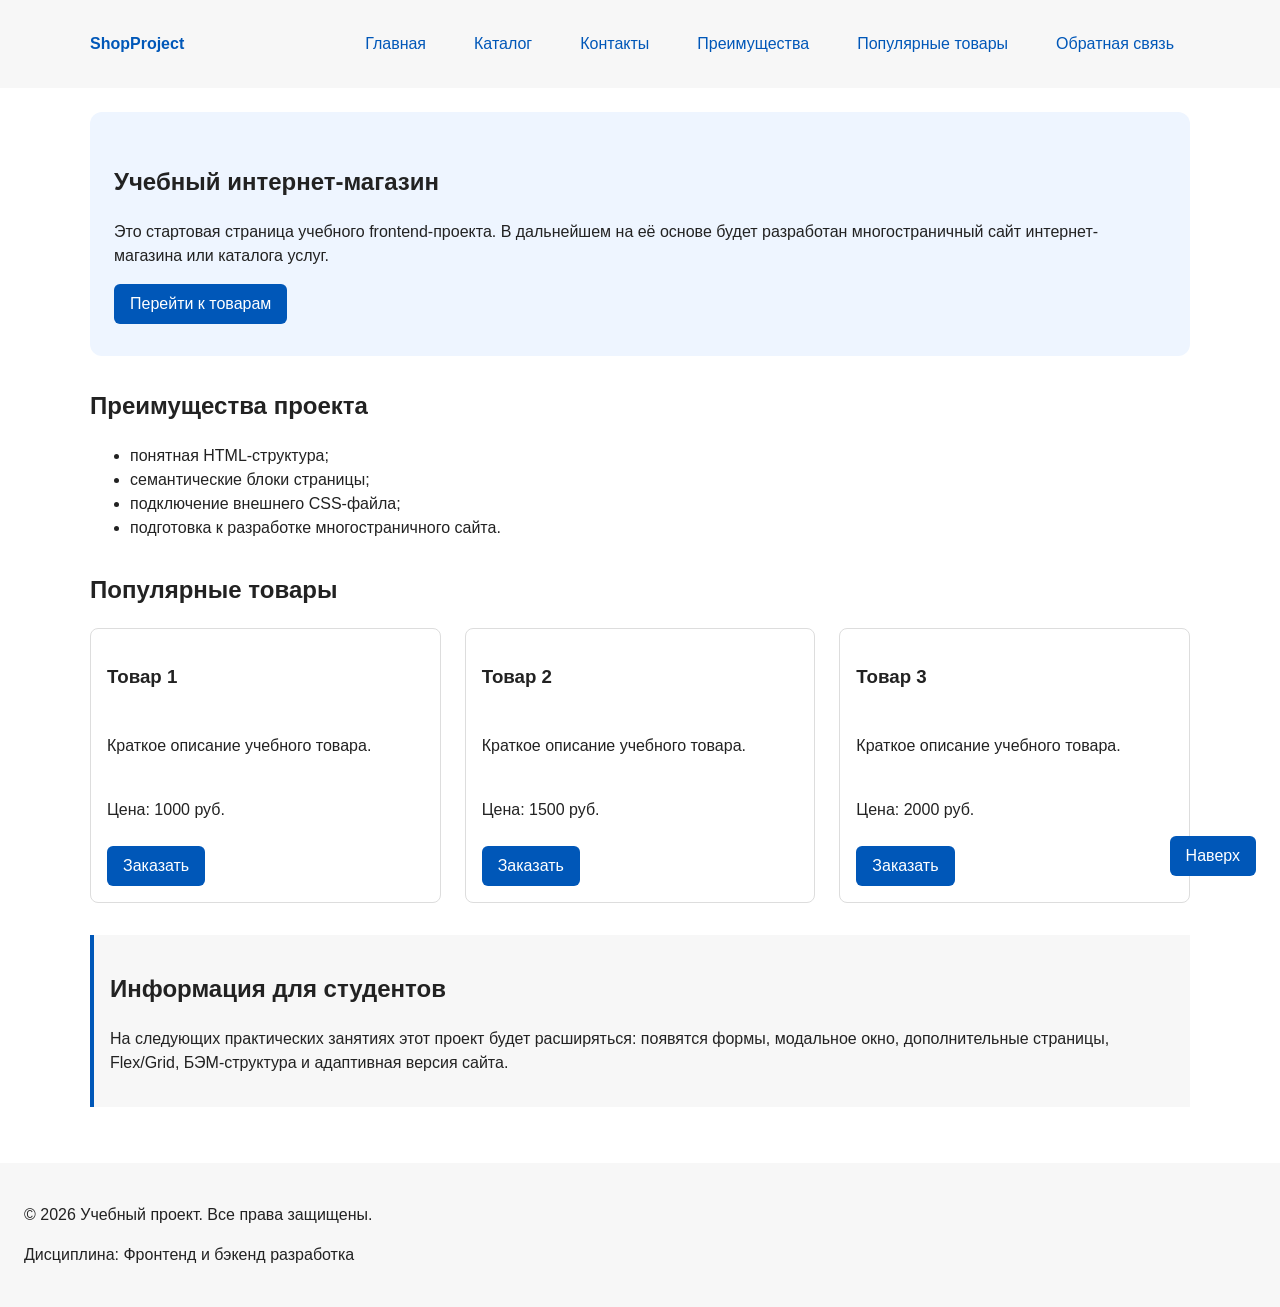
==== commit b811873f: "feat: add flex navigation and grid catalog layout" ====
--- a/index.html
+++ b/index.html
@@ -52,39 +52,39 @@
       </ul>
     </section>
 
-    <section class="section" id="popular">
-      <h2 class="section__title">Популярные товары</h2>
-
-      <div class="product-list">
-        <article class="product-card">
-          <span class="product-card__badge">Новинка</span>
-          <h3 class="product-card__title">Товар 1</h3>
-          <p class="product-card__text">Краткое описание учебного товара.</p>
-          <p class="product-card__price">Цена: 1000 руб.</p>
-          <button class="button product-card__button" type="button" data-product="Товар 1">
-            Заказать
-          </button>
-        </article>
-
-        <article class="product-card">
-          <h3 class="product-card__title">Товар 2</h3>
-          <p class="product-card__text">Краткое описание учебного товара.</p>
-          <p class="product-card__price">Цена: 1500 руб.</p>
-          <button class="button product-card__button" type="button" data-product="Товар 2">
-            Заказать
-          </button>
-        </article>
-
-        <article class="product-card">
-          <h3 class="product-card__title">Товар 3</h3>
-          <p class="product-card__text">Краткое описание учебного товара.</p>
-          <p class="product-card__price">Цена: 2000 руб.</p>
-          <button class="button product-card__button" type="button" data-product="Товар 3">
-            Заказать
-          </button>
-        </article>
-      </div>
-    </section>
+<section class="section" id="popular">
+  <h2>Популярные товары</h2>
+
+  <div class="products-grid">
+    <article class="product-card">
+      <h3>Товар 1</h3>
+      <p>Краткое описание учебного товара.</p>
+      <p>Цена: 1000 руб.</p>
+      <button class="button product-card__button" type="button" data-product="Товар 1">
+      Заказать
+      </button>
+    </article>
+
+    <article class="product-card">
+      <h3>Товар 2</h3>
+      <p>Краткое описание учебного товара.</p>
+      <p>Цена: 1500 руб.</p>
+      <button class="button product-card__button" type="button" data-product="Товар 2">
+        Заказать
+      </button>
+    </article>
+
+    <article class="product-card">
+      <h3>Товар 3</h3>
+      <p>Краткое описание учебного товара.</p>
+      <p>Цена: 2000 руб.</p>
+      <button class="button product-card__button" type="button" data-product="Товар 3">
+        Заказать
+      </button>
+    </article>
+  </div>
+</section>
+
 
     <aside class="aside-info">
       <h2 class="aside-info__title">Информация для студентов</h2>
--- a/css/style.css
+++ b/css/style.css
@@ -124,12 +124,28 @@
 .site-nav__list {
   display: flex;
   flex-wrap: wrap;
+  justify-content: center;
+  align-items: center;
   gap: var(--space-md);
   margin: 0;
   padding: 0;
   list-style: none;
 }
 
+.site-nav__list a {
+  display: inline-block;
+  padding: var(--space-sm) var(--space-md);
+  color: var(--color-primary);
+  text-decoration: none;
+  border-radius: var(--radius-sm);
+}
+
+.site-nav__list a:hover {
+  color: var(--color-white);
+  background-color: var(--color-primary);
+}
+
+
 /* ===============================
    5. Компоненты страницы
    =============================== */
@@ -151,16 +167,19 @@
   margin-top: 0;
 }
 
-/* Grid: карточки товаров в адаптивной сетке */
-.product-list {
+/* Grid: карточки товаров */
+.products-grid {
   display: grid;
   grid-template-columns: repeat(auto-fit, minmax(240px, 1fr));
-  gap: var(--space-md);
-}
-
-/* Позиционирование: relative — точка отсчёта для бейджа */
+  gap: var(--space-lg);
+}
+
+/* Позиционирование: relative — точка отсчёта для бейджа; Flexbox внутри карточки */
 .product-card {
   position: relative;
+  display: flex;
+  flex-direction: column;
+  gap: var(--space-sm);
   padding: var(--space-md);
   border: 1px solid var(--color-border);
   border-radius: var(--radius-md);
@@ -173,6 +192,11 @@
 
 .product-card__title {
   margin-top: 0;
+}
+
+.product-card .button {
+  margin-top: auto;
+  align-self: flex-start;
 }
 
 /* Позиционирование: absolute — бейдж в углу карточки */
@@ -309,3 +333,52 @@
   outline: 2px dashed var(--color-primary);
   outline-offset: 4px;
 }
+.catalog-layout {
+  max-width: var(--container-width);
+  margin: 0 auto var(--space-xl);
+  display: grid;
+  grid-template-columns: 260px 1fr;
+  grid-template-areas: "filters products";
+  gap: var(--space-lg);
+}
+
+.catalog-filters {
+  grid-area: filters;
+  padding: var(--space-md);
+  border: 1px solid var(--color-border);
+  border-radius: var(--radius-md);
+  background-color: var(--color-surface);
+}
+
+.catalog-products {
+  grid-area: products;
+}
+.filters-form {
+  display: grid;
+  gap: var(--space-md);
+}
+
+.filters-form fieldset {
+  margin: 0;
+  padding: var(--space-md);
+  border: 1px solid var(--color-border);
+  border-radius: var(--radius-sm);
+}
+
+.filters-form legend {
+  font-weight: 700;
+}
+
+.filters-form label {
+  display: block;
+  margin-bottom: var(--space-sm);
+}
+
+.filters-form input[type="number"] {
+  width: 100%;
+  padding: 8px 10px;
+  border: 1px solid var(--color-border);
+  border-radius: var(--radius-sm);
+  font: inherit;
+}
+
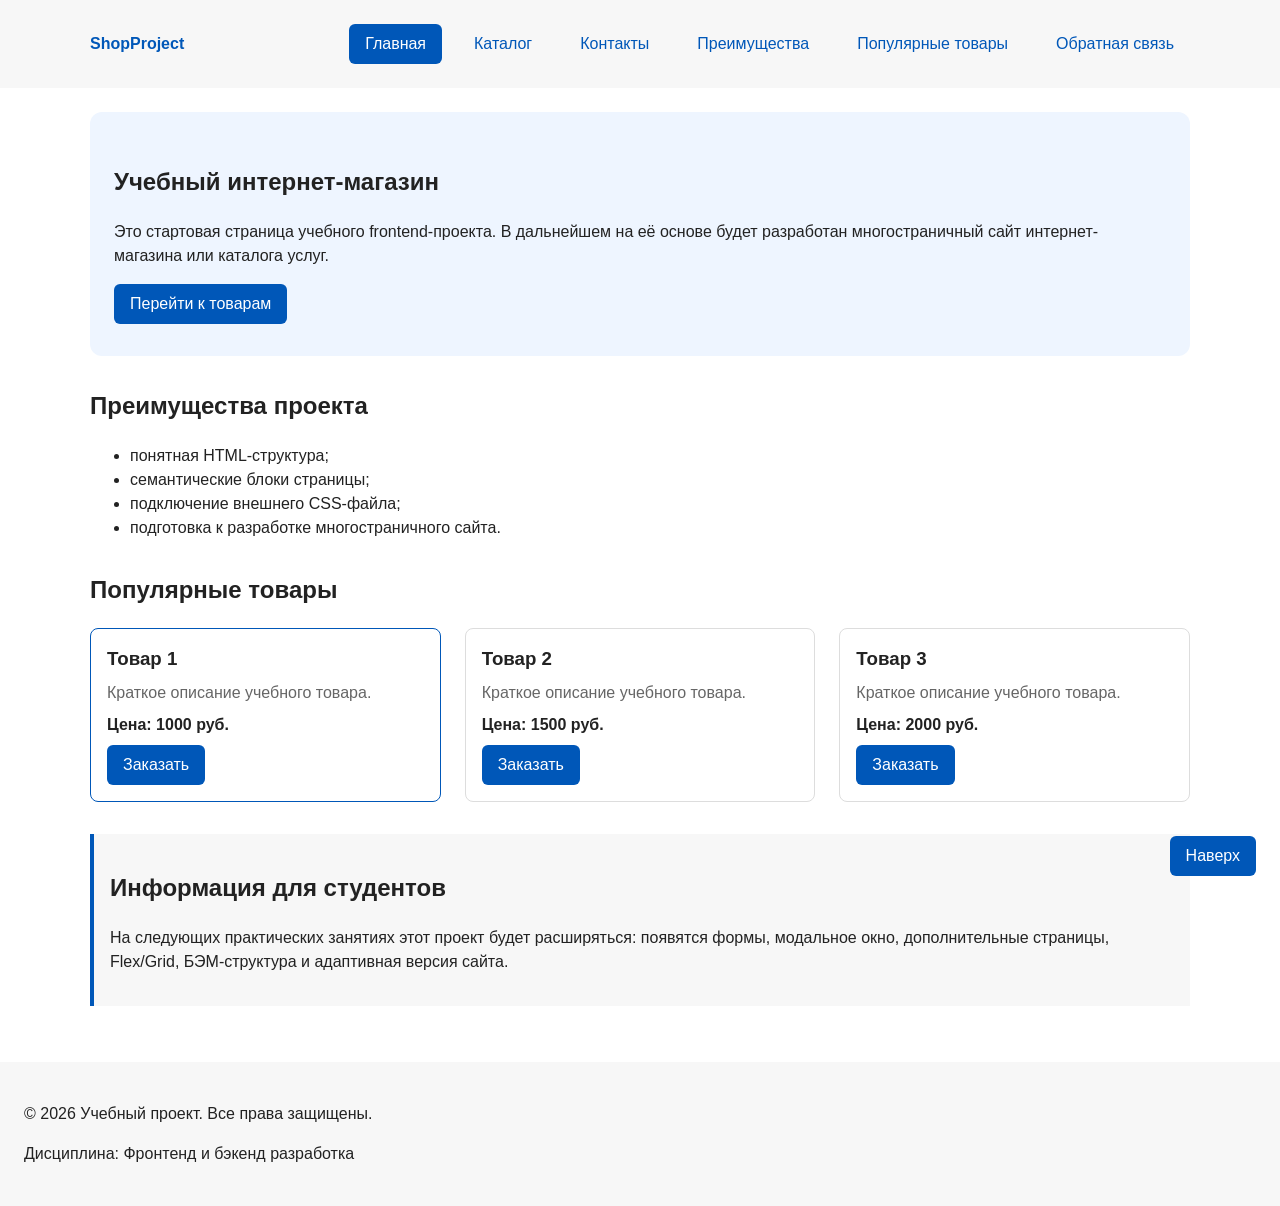
==== commit 9d295267: "refactor: apply BEM naming to CSS classes" ====
--- a/index.html
+++ b/index.html
@@ -17,16 +17,16 @@
     <div class="site-header__inner">
       <a class="site-header__logo" href="index.html">ShopProject</a>
 
-  <nav class="site-nav" aria-label="Основная навигация">
-    <ul class="site-nav__list">
-      <li><a href="index.html">Главная</a></li>
-      <li><a href="catalog.html">Каталог</a></li>
-      <li><a href="contacts.html">Контакты</a></li>
-      <li><a href="index.html#advantages">Преимущества</a></li>
-      <li><a href="index.html#popular">Популярные товары</a></li>
-      <li><a href="index.html#contacts">Обратная связь</a></li>
-    </ul>
-  </nav>
+<nav class="site-nav" aria-label="Основная навигация">
+  <ul class="site-nav__list">
+    <li class="site-nav__item"><a class="site-nav__link site-nav__link--active" href="index.html">Главная</a></li>
+    <li class="site-nav__item"><a class="site-nav__link" href="catalog.html">Каталог</a></li>
+    <li class="site-nav__item"><a class="site-nav__link" href="contacts.html">Контакты</a></li>
+    <li class="site-nav__item"><a class="site-nav__link" href="index.html#advantages">Преимущества</a></li>
+    <li class="site-nav__item"><a class="site-nav__link" href="index.html#popular">Популярные товары</a></li>
+    <li class="site-nav__item"><a class="site-nav__link" href="index.html#contacts">Обратная связь</a></li>
+  </ul>
+</nav>
 
     </div>
   </header>
@@ -38,7 +38,7 @@
         В дальнейшем на её основе будет разработан многостраничный сайт
         интернет-магазина или каталога услуг.
       </p>
-      <a class="button" href="#popular">Перейти к товарам</a>
+      <a class="button button--primary" href="#popular">Перейти к товарам</a>
     </section>
 
     <section class="section" id="advantages">
@@ -56,29 +56,29 @@
   <h2>Популярные товары</h2>
 
   <div class="products-grid">
-    <article class="product-card">
-      <h3>Товар 1</h3>
-      <p>Краткое описание учебного товара.</p>
-      <p>Цена: 1000 руб.</p>
-      <button class="button product-card__button" type="button" data-product="Товар 1">
-      Заказать
-      </button>
-    </article>
-
-    <article class="product-card">
-      <h3>Товар 2</h3>
-      <p>Краткое описание учебного товара.</p>
-      <p>Цена: 1500 руб.</p>
-      <button class="button product-card__button" type="button" data-product="Товар 2">
+    <article class="product-card product-card--featured">
+      <h3 class="product-card__title">Товар 1</h3>
+      <p class="product-card__description">Краткое описание учебного товара.</p>
+      <p class="product-card__price">Цена: 1000 руб.</p>
+      <button class="button button--primary product-card__button" type="button" data-product="Товар 1">
         Заказать
       </button>
     </article>
 
     <article class="product-card">
-      <h3>Товар 3</h3>
-      <p>Краткое описание учебного товара.</p>
-      <p>Цена: 2000 руб.</p>
-      <button class="button product-card__button" type="button" data-product="Товар 3">
+      <h3 class="product-card__title">Товар 2</h3>
+      <p class="product-card__description">Краткое описание учебного товара.</p>
+      <p class="product-card__price">Цена: 1500 руб.</p>
+      <button class="button button--primary product-card__button" type="button" data-product="Товар 2">
+        Заказать
+      </button>
+    </article>
+
+    <article class="product-card">
+      <h3 class="product-card__title">Товар 3</h3>
+      <p class="product-card__description">Краткое описание учебного товара.</p>
+      <p class="product-card__price">Цена: 2000 руб.</p>
+      <button class="button button--primary product-card__button" type="button" data-product="Товар 3">
         Заказать
       </button>
     </article>
@@ -108,10 +108,10 @@
     <form class="order-form" id="order-form" action="#" method="post" novalidate>
       <input id="selected-product" name="selected-product" type="hidden">
 
-      <div class="form-field">
-        <label class="form-field__label" for="order-name">Имя</label>
-        <input
-          class="form-field__control"
+      <div class="order-form__field">
+        <label class="order-form__label" for="order-name">Имя</label>
+        <input
+          class="order-form__input"
           id="order-name"
           name="name"
           type="text"
@@ -122,10 +122,10 @@
         >
       </div>
 
-      <div class="form-field">
-        <label class="form-field__label" for="order-email">E-mail</label>
-        <input
-          class="form-field__control"
+      <div class="order-form__field">
+        <label class="order-form__label" for="order-email">E-mail</label>
+        <input
+          class="order-form__input"
           id="order-email"
           name="email"
           type="email"
@@ -135,10 +135,10 @@
         >
       </div>
 
-      <div class="form-field">
-        <label class="form-field__label" for="order-phone">Телефон</label>
-        <input
-          class="form-field__control"
+      <div class="order-form__field">
+        <label class="order-form__label" for="order-phone">Телефон</label>
+        <input
+          class="order-form__input"
           id="order-phone"
           name="phone"
           type="tel"
@@ -147,22 +147,22 @@
           pattern="^\+7 \(\d{3}\) \d{3}-\d{2}-\d{2}$"
           required
         >
-        <small class="form-field__hint">Формат: +7 (900) 000-00-00</small>
-      </div>
-
-      <div class="form-field">
-        <label class="form-field__label" for="order-date">Дата связи</label>
-        <input
-          class="form-field__control"
+        <small class="order-form__hint">Формат: +7 (900) 000-00-00</small>
+      </div>
+
+      <div class="order-form__field">
+        <label class="order-form__label" for="order-date">Дата связи</label>
+        <input
+          class="order-form__input"
           id="order-date"
           name="date"
           type="date"
         >
       </div>
 
-      <div class="form-field">
-        <label class="form-field__label" for="order-topic">Тема заявки</label>
-        <select class="form-field__control" id="order-topic" name="topic" required>
+      <div class="order-form__field">
+        <label class="order-form__label" for="order-topic">Тема заявки</label>
+        <select class="order-form__select" id="order-topic" name="topic" required>
           <option value="">Выберите тему</option>
           <option value="product">Заказ товара</option>
           <option value="consultation">Консультация</option>
@@ -170,10 +170,10 @@
         </select>
       </div>
 
-      <div class="form-field">
-        <label class="form-field__label" for="order-comment">Комментарий</label>
+      <div class="order-form__field">
+        <label class="order-form__label" for="order-comment">Комментарий</label>
         <textarea
-          class="form-field__control"
+          class="order-form__textarea"
           id="order-comment"
           name="comment"
           rows="4"
@@ -181,10 +181,10 @@
         ></textarea>
       </div>
 
-      <div class="form-field form-field--checkbox">
-        <label class="form-field__label">
+      <div class="order-form__field order-form__field--checkbox">
+        <label class="order-form__label">
           <input
-            class="form-field__control"
+            class="order-form__input order-form__input--checkbox"
             id="order-agreement"
             name="agreement"
             type="checkbox"
@@ -194,9 +194,9 @@
         </label>
       </div>
 
-      <div class="form-actions">
-        <button class="button form-actions__button" type="button" id="close-order-dialog">Закрыть</button>
-        <button class="button form-actions__button" type="submit">Отправить заявку</button>
+      <div class="order-form__actions">
+        <button class="button button--secondary" type="button" id="close-order-dialog">Закрыть</button>
+        <button class="button button--primary" type="submit">Отправить заявку</button>
       </div>
     </form>
   </dialog>
--- a/css/style.css
+++ b/css/style.css
@@ -71,18 +71,32 @@
 .button {
   display: inline-block;
   padding: var(--space-sm) var(--space-md);
-  color: var(--color-white);
-  background-color: var(--color-primary);
+  border: none;
+  border-radius: var(--radius-sm);
   font: inherit;
   text-decoration: none;
-  border: none;
-  border-radius: var(--radius-sm);
   cursor: pointer;
 }
 
-.button:hover {
+.button--primary {
+  color: var(--color-white);
+  background-color: var(--color-primary);
+}
+
+.button--primary:hover {
   color: var(--color-white);
   background-color: var(--color-primary-dark);
+}
+
+.button--secondary {
+  color: var(--color-primary);
+  background-color: transparent;
+  border: 1px solid var(--color-primary);
+}
+
+.button--secondary:hover {
+  color: var(--color-white);
+  background-color: var(--color-primary);
 }
 
 .button:focus-visible {
@@ -90,7 +104,8 @@
   outline-offset: 3px;
 }
 
-.button:disabled {
+.button:disabled,
+.button--disabled {
   opacity: 0.6;
   cursor: not-allowed;
 }
@@ -132,7 +147,7 @@
   list-style: none;
 }
 
-.site-nav__list a {
+.site-nav__link {
   display: inline-block;
   padding: var(--space-sm) var(--space-md);
   color: var(--color-primary);
@@ -140,7 +155,17 @@
   border-radius: var(--radius-sm);
 }
 
-.site-nav__list a:hover {
+.site-nav__link:hover {
+  color: var(--color-white);
+  background-color: var(--color-primary);
+}
+
+.site-nav__link:focus-visible {
+  outline: 2px solid var(--color-primary);
+  outline-offset: 3px;
+}
+
+.site-nav__link--active {
   color: var(--color-white);
   background-color: var(--color-primary);
 }
@@ -190,11 +215,33 @@
   border-color: var(--color-primary);
 }
 
+.product-card--featured {
+  border-color: var(--color-primary);
+}
+
+.product-card--discount {
+  border-color: var(--color-danger);
+}
+
 .product-card__title {
-  margin-top: 0;
-}
-
-.product-card .button {
+  margin: 0;
+}
+
+.product-card__description {
+  margin: 0;
+  color: var(--color-muted);
+}
+
+.product-card__price {
+  margin: 0;
+  font-weight: 700;
+}
+
+.product-card--discount .product-card__price {
+  color: var(--color-danger);
+}
+
+.product-card__button {
   margin-top: auto;
   align-self: flex-start;
 }
@@ -257,16 +304,18 @@
   margin-top: 0;
 }
 
-.form-field {
+.order-form__field {
   margin-bottom: var(--space-md);
 }
 
-.form-field__label {
+.order-form__label {
   display: block;
   margin-bottom: var(--space-xs);
 }
 
-.form-field__control {
+.order-form__input,
+.order-form__select,
+.order-form__textarea {
   width: 100%;
   padding: 10px 12px;
   border: 1px solid var(--color-border);
@@ -274,21 +323,25 @@
   font: inherit;
 }
 
-.form-field__control[type="checkbox"] {
+.order-form__input--checkbox {
   width: auto;
 }
 
-.form-field__hint {
+.order-form__hint {
   display: block;
   margin-top: var(--space-xs);
   color: var(--color-muted);
 }
 
-.form-field__control:hover {
+.order-form__input:hover,
+.order-form__select:hover,
+.order-form__textarea:hover {
   border-color: var(--color-primary);
 }
 
-.form-field__control:focus-visible {
+.order-form__input:focus-visible,
+.order-form__select:focus-visible,
+.order-form__textarea:focus-visible {
   outline: 2px solid var(--color-primary);
   outline-offset: 3px;
 }
@@ -298,7 +351,7 @@
 }
 
 /* Flexbox: кнопки формы справа */
-.form-actions {
+.order-form__actions {
   display: flex;
   justify-content: flex-end;
   gap: var(--space-sm);
@@ -318,11 +371,11 @@
   color: var(--color-muted);
 }
 
-.breadcrumbs a {
+.breadcrumbs__link {
   color: var(--color-primary);
 }
 
-.breadcrumbs span::before {
+.breadcrumbs__current::before {
   content: " / ";
   color: var(--color-muted);
 }
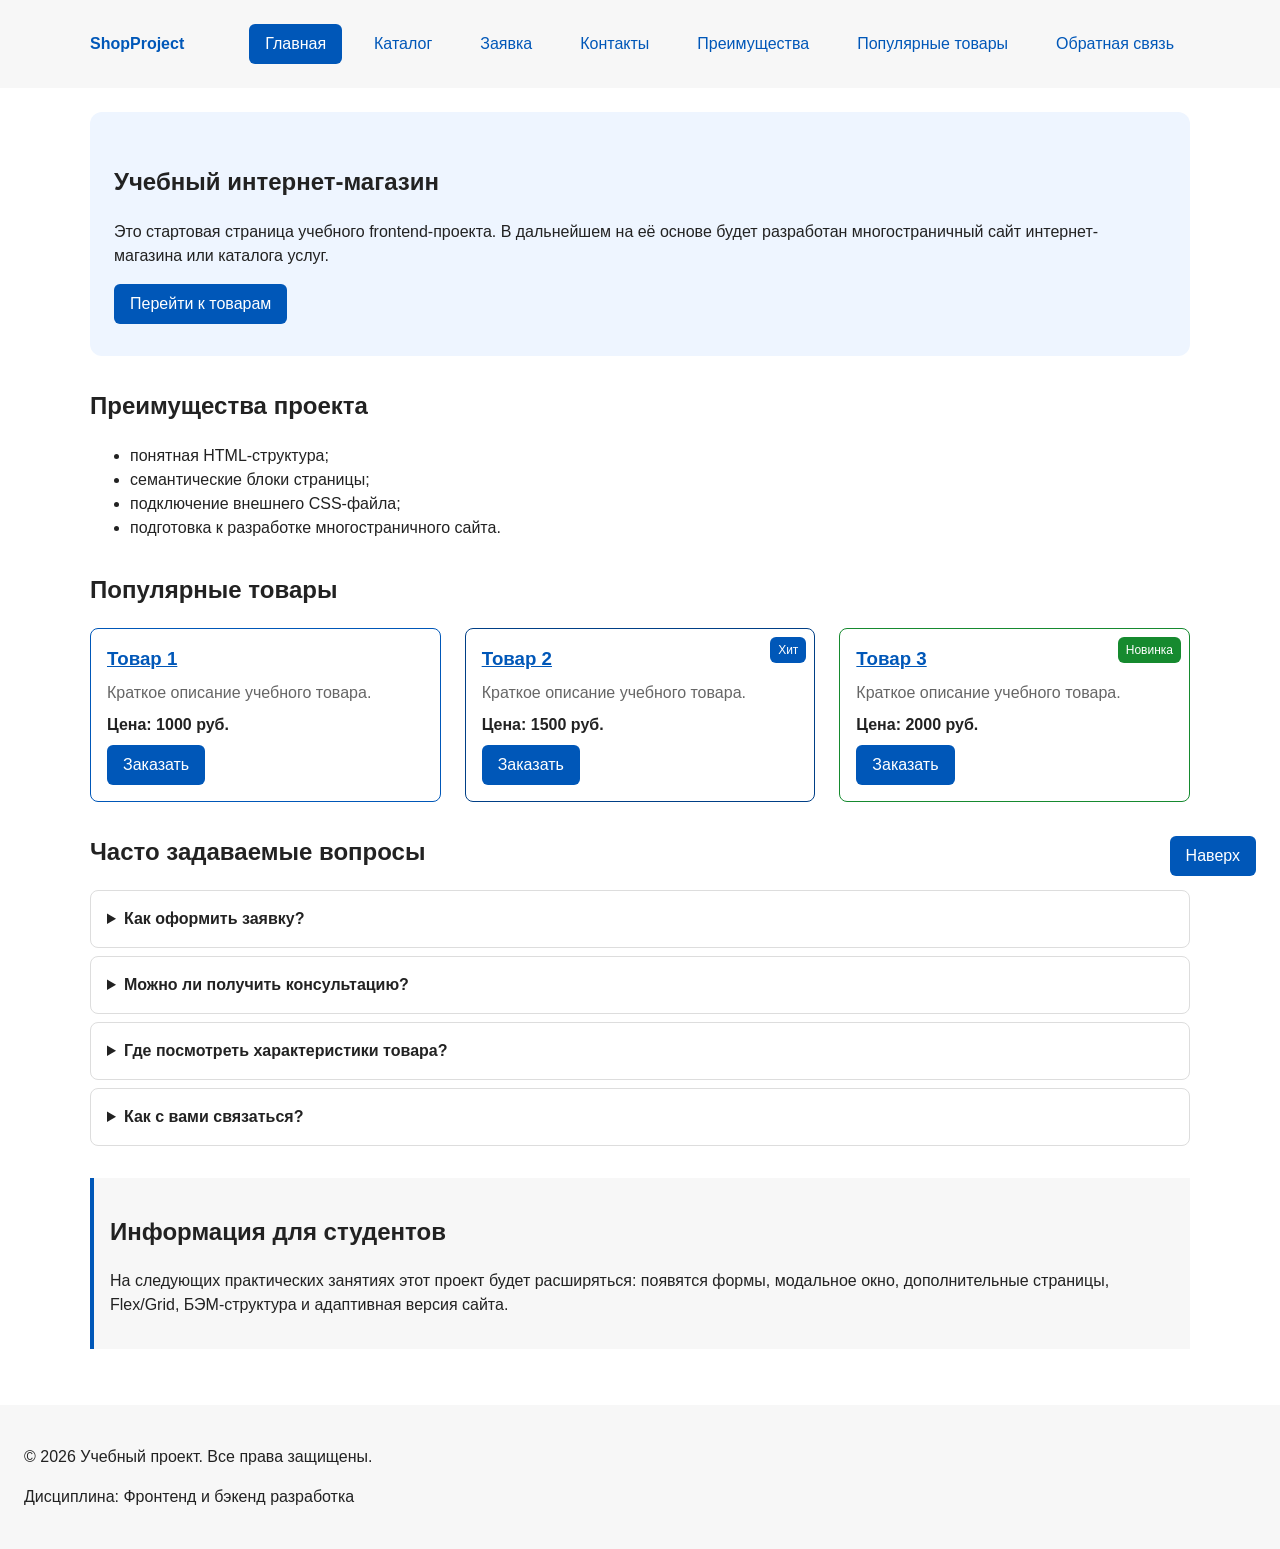
==== commit c8a5d0a0: "fix: prepare HTML CSS project for submission" ====
--- a/index.html
+++ b/index.html
@@ -21,6 +21,7 @@
   <ul class="site-nav__list">
     <li class="site-nav__item"><a class="site-nav__link site-nav__link--active" href="index.html">Главная</a></li>
     <li class="site-nav__item"><a class="site-nav__link" href="catalog.html">Каталог</a></li>
+    <li class="site-nav__item"><a class="site-nav__link" href="order.html">Заявка</a></li>
     <li class="site-nav__item"><a class="site-nav__link" href="contacts.html">Контакты</a></li>
     <li class="site-nav__item"><a class="site-nav__link" href="index.html#advantages">Преимущества</a></li>
     <li class="site-nav__item"><a class="site-nav__link" href="index.html#popular">Популярные товары</a></li>
@@ -57,7 +58,7 @@
 
   <div class="products-grid">
     <article class="product-card product-card--featured">
-      <h3 class="product-card__title">Товар 1</h3>
+      <h3 class="product-card__title"><a href="product.html">Товар 1</a></h3>
       <p class="product-card__description">Краткое описание учебного товара.</p>
       <p class="product-card__price">Цена: 1000 руб.</p>
       <button class="button button--primary product-card__button" type="button" data-product="Товар 1">
@@ -65,8 +66,9 @@
       </button>
     </article>
 
-    <article class="product-card">
-      <h3 class="product-card__title">Товар 2</h3>
+    <article class="product-card product-card--hit">
+      <span class="product-card__badge product-card__badge--hit">Хит</span>
+      <h3 class="product-card__title"><a href="product.html">Товар 2</a></h3>
       <p class="product-card__description">Краткое описание учебного товара.</p>
       <p class="product-card__price">Цена: 1500 руб.</p>
       <button class="button button--primary product-card__button" type="button" data-product="Товар 2">
@@ -74,8 +76,9 @@
       </button>
     </article>
 
-    <article class="product-card">
-      <h3 class="product-card__title">Товар 3</h3>
+    <article class="product-card product-card--new">
+      <span class="product-card__badge">Новинка</span>
+      <h3 class="product-card__title"><a href="product.html">Товар 3</a></h3>
       <p class="product-card__description">Краткое описание учебного товара.</p>
       <p class="product-card__price">Цена: 2000 руб.</p>
       <button class="button button--primary product-card__button" type="button" data-product="Товар 3">
@@ -85,15 +88,46 @@
   </div>
 </section>
 
-
-    <aside class="aside-info">
-      <h2 class="aside-info__title">Информация для студентов</h2>
-      <p class="aside-info__text">
-        На следующих практических занятиях этот проект будет расширяться:
-        появятся формы, модальное окно, дополнительные страницы, Flex/Grid,
-        БЭМ-структура и адаптивная версия сайта.
-      </p>
-    </aside>
+    <section class="section faq" id="faq">
+      <h2 class="section__title">Часто задаваемые вопросы</h2>
+
+      <details class="faq__item">
+        <summary class="faq__question">Как оформить заявку?</summary>
+        <p class="faq__answer">
+          Нажмите «Заказать» в карточке товара на главной странице или откройте страницу «Заявка» и заполните форму.
+        </p>
+      </details>
+
+      <details class="faq__item">
+        <summary class="faq__question">Можно ли получить консультацию?</summary>
+        <p class="faq__answer">
+          Да. В форме заявки выберите тему «Консультация», и мы свяжемся с вами.
+        </p>
+      </details>
+
+      <details class="faq__item">
+        <summary class="faq__question">Где посмотреть характеристики товара?</summary>
+        <p class="faq__answer">
+          Нажмите на название товара или кнопку «Подробнее» в каталоге: на странице товара есть таблица характеристик.
+        </p>
+      </details>
+
+      <details class="faq__item">
+        <summary class="faq__question">Как с вами связаться?</summary>
+        <p class="faq__answer">
+          Контактные данные указаны на странице «Контакты».
+        </p>
+      </details>
+    </section>
+
+  <aside class="aside-info">
+    <h2 class="aside-info__title">Информация для студентов</h2>
+    <p class="aside-info__text">
+      На следующих практических занятиях этот проект будет расширяться:
+      появятся формы, модальное окно, дополнительные страницы, Flex/Grid,
+      БЭМ-структура и адаптивная версия сайта.
+    </p>
+  </aside>
   </main>
   <footer class="site-footer" id="contacts">
     <p class="site-footer__text">&copy; 2026 Учебный проект. Все права защищены.</p>
--- a/css/style.css
+++ b/css/style.css
@@ -241,6 +241,14 @@
   color: var(--color-danger);
 }
 
+.product-card--new {
+  border-color: var(--color-success);
+}
+
+.product-card--hit {
+  border-color: var(--color-primary-dark);
+}
+
 .product-card__button {
   margin-top: auto;
   align-self: flex-start;
@@ -258,6 +266,15 @@
   border-radius: var(--radius-sm);
 }
 
+.product-card__badge--discount {
+  background-color: var(--color-danger);
+}
+
+
+.product-card__badge--hit {
+  background-color: var(--color-primary);
+}
+
 .aside-info {
   max-width: var(--container-width);
   margin: 0 auto var(--space-xl);
@@ -401,6 +418,9 @@
   border: 1px solid var(--color-border);
   border-radius: var(--radius-md);
   background-color: var(--color-surface);
+  position: sticky;
+  top: var(--space-lg);
+  align-self: start;
 }
 
 .catalog-products {
@@ -434,4 +454,91 @@
   border-radius: var(--radius-sm);
   font: inherit;
 }
-
+/* ===============================
+   Страница товара и таблица
+   =============================== */
+.product-details {
+  display: grid;
+  grid-template-columns: 1fr 1fr;
+  gap: var(--space-lg);
+  align-items: start;
+  max-width: var(--container-width);
+  margin: 0 auto var(--space-xl);
+}
+
+.product-details__image {
+  display: block;
+  width: 100%;
+  height: auto;
+  border-radius: var(--radius-md);
+}
+
+.product-details__title {
+  margin-top: 0;
+}
+
+.product-details__price {
+  font-size: 24px;
+  font-weight: 700;
+}
+
+.product-table {
+  width: 100%;
+  border-collapse: collapse;
+}
+
+.product-table caption {
+  margin-bottom: var(--space-sm);
+  font-weight: 700;
+  text-align: left;
+}
+
+.product-table th,
+.product-table td {
+  padding: var(--space-sm) var(--space-md);
+  border: 1px solid var(--color-border);
+  text-align: left;
+}
+
+.product-table thead th {
+  background-color: var(--color-surface-accent);
+}
+
+.order-form--page {
+  max-width: 560px;
+}
+
+/* ===============================
+   FAQ: часто задаваемые вопросы
+   =============================== */
+.faq__item {
+  margin-bottom: var(--space-sm);
+  border: 1px solid var(--color-border);
+  border-radius: var(--radius-md);
+  background-color: var(--color-bg);
+}
+
+.faq__item[open] {
+  border-color: var(--color-primary);
+}
+
+.faq__question {
+  padding: var(--space-md);
+  font-weight: 700;
+  cursor: pointer;
+}
+
+.faq__question:hover {
+  color: var(--color-primary);
+}
+
+.faq__question:focus-visible {
+  outline: 2px solid var(--color-primary);
+  outline-offset: 3px;
+}
+
+.faq__answer {
+  margin: 0;
+  padding: 0 var(--space-md) var(--space-md);
+  color: var(--color-muted);
+}
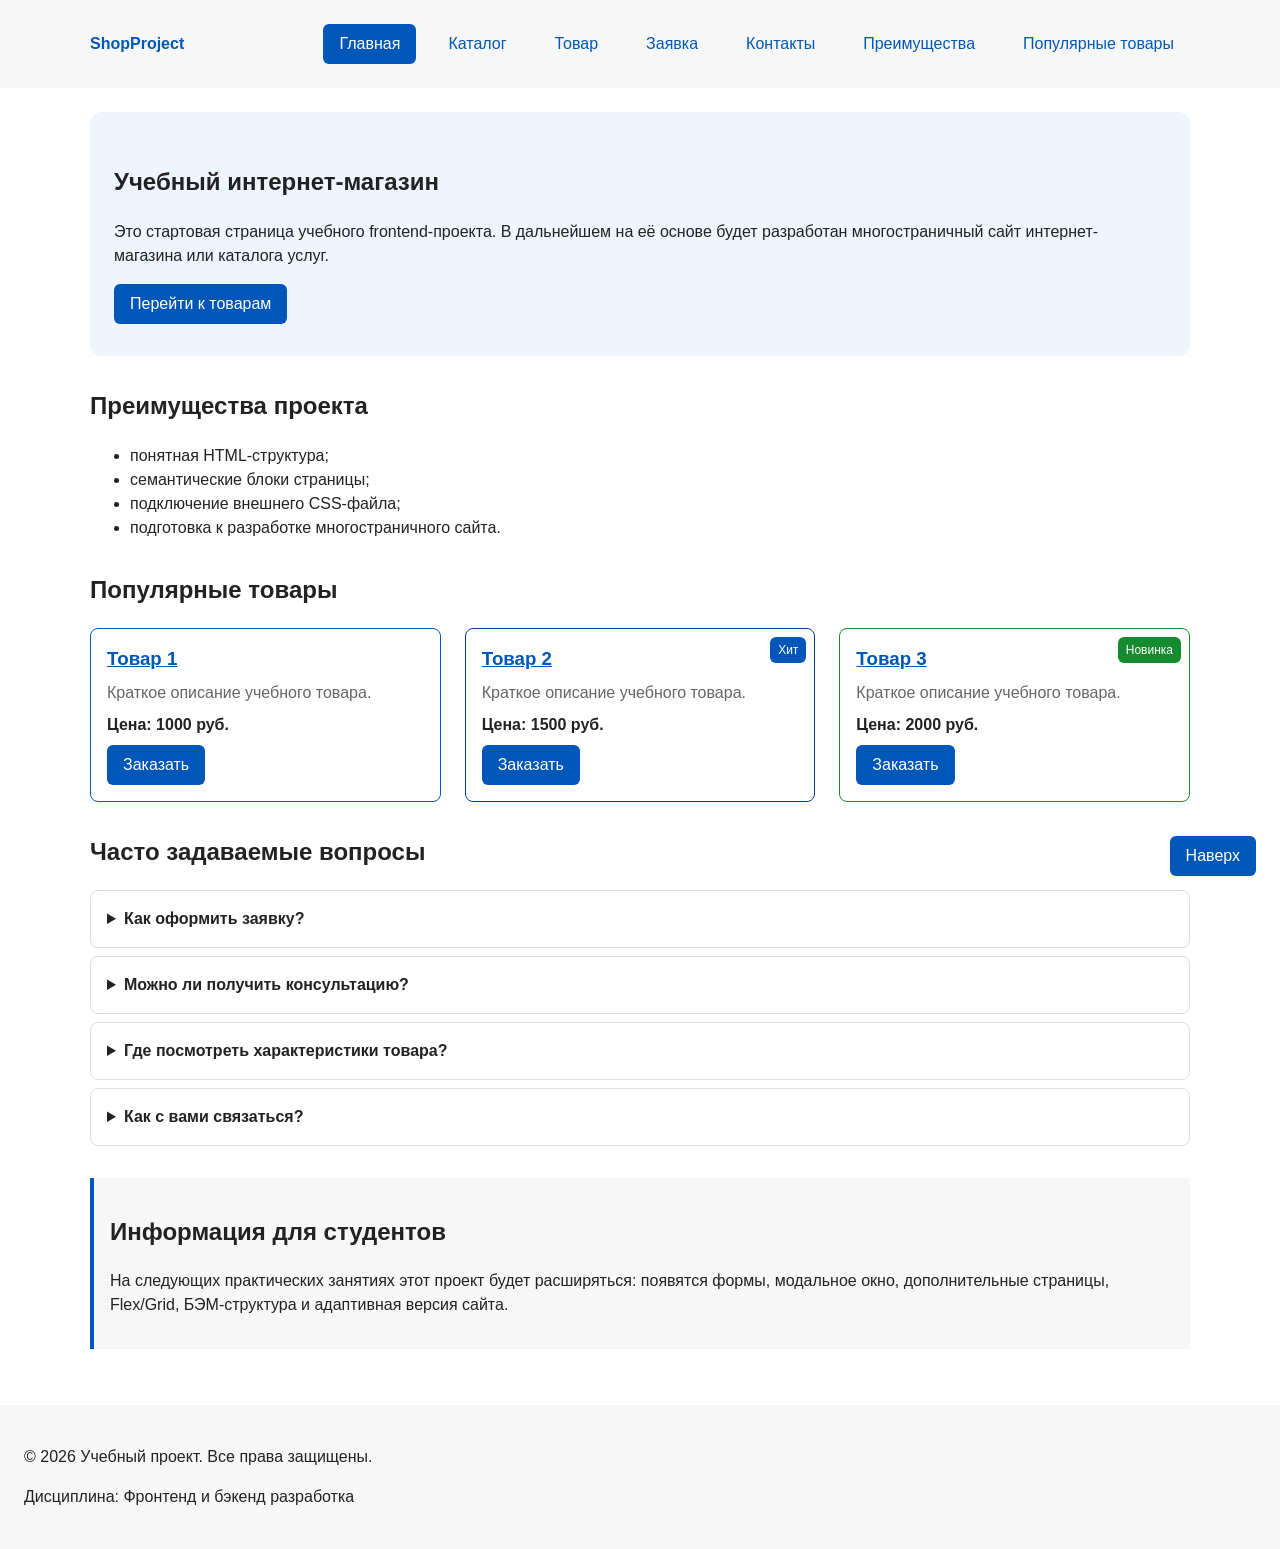
==== commit 28af2573: "fix: update navigation and product page" ====
--- a/index.html
+++ b/index.html
@@ -21,11 +21,11 @@
   <ul class="site-nav__list">
     <li class="site-nav__item"><a class="site-nav__link site-nav__link--active" href="index.html">Главная</a></li>
     <li class="site-nav__item"><a class="site-nav__link" href="catalog.html">Каталог</a></li>
+    <li class="site-nav__item"><a class="site-nav__link" href="product.html">Товар</a></li>
     <li class="site-nav__item"><a class="site-nav__link" href="order.html">Заявка</a></li>
     <li class="site-nav__item"><a class="site-nav__link" href="contacts.html">Контакты</a></li>
     <li class="site-nav__item"><a class="site-nav__link" href="index.html#advantages">Преимущества</a></li>
     <li class="site-nav__item"><a class="site-nav__link" href="index.html#popular">Популярные товары</a></li>
-    <li class="site-nav__item"><a class="site-nav__link" href="index.html#contacts">Обратная связь</a></li>
   </ul>
 </nav>
 
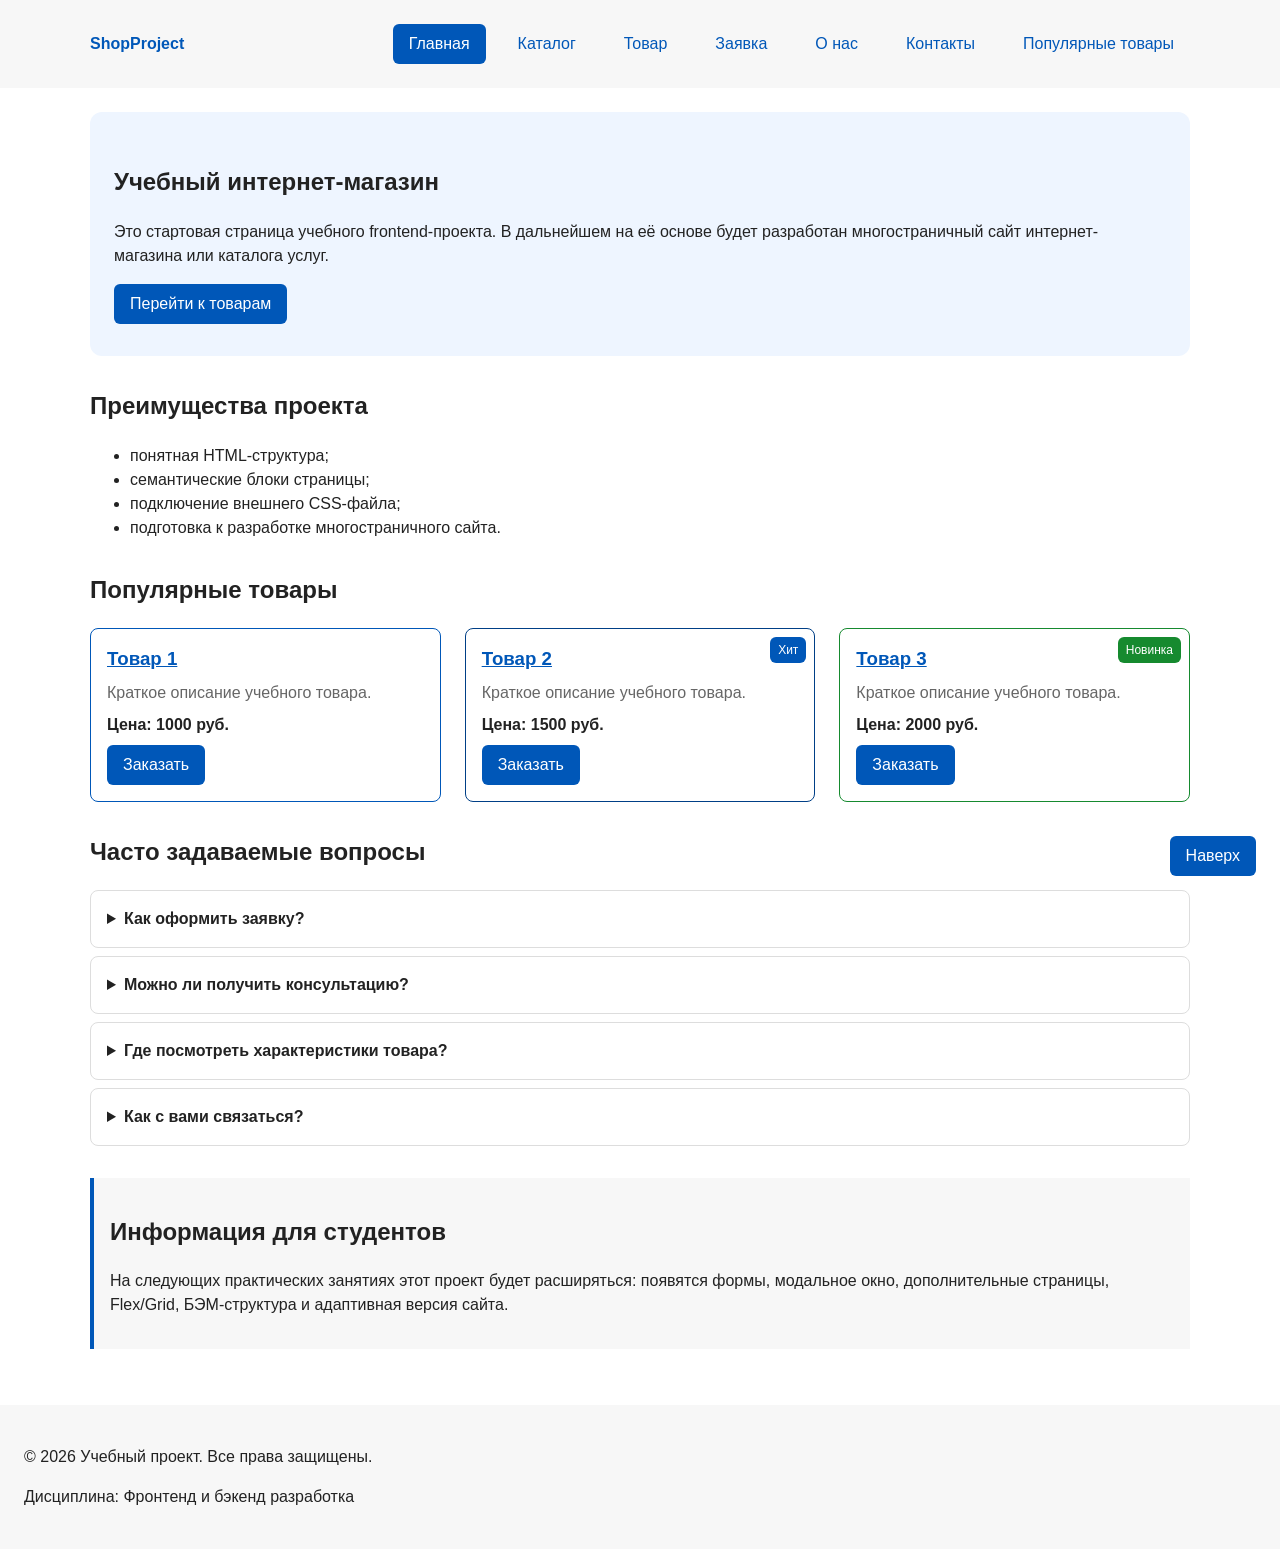
==== commit 341b358a: "kr_2" ====
--- a/index.html
+++ b/index.html
@@ -23,8 +23,8 @@
     <li class="site-nav__item"><a class="site-nav__link" href="catalog.html">Каталог</a></li>
     <li class="site-nav__item"><a class="site-nav__link" href="product.html">Товар</a></li>
     <li class="site-nav__item"><a class="site-nav__link" href="order.html">Заявка</a></li>
+    <li class="site-nav__item"><a class="site-nav__link" href="about.html">О нас</a></li>
     <li class="site-nav__item"><a class="site-nav__link" href="contacts.html">Контакты</a></li>
-    <li class="site-nav__item"><a class="site-nav__link" href="index.html#advantages">Преимущества</a></li>
     <li class="site-nav__item"><a class="site-nav__link" href="index.html#popular">Популярные товары</a></li>
   </ul>
 </nav>
--- a/css/style.css
+++ b/css/style.css
@@ -541,4 +541,89 @@
   margin: 0;
   padding: 0 var(--space-md) var(--space-md);
   color: var(--color-muted);
+}
+/* ===============================
+   Карточка товара: особенности
+   =============================== */
+.features {
+  margin: 0;
+  padding-left: var(--space-lg);
+}
+
+.features__item {
+  margin-bottom: var(--space-xs);
+}
+
+/* ===============================
+   Отзывы
+   =============================== */
+.reviews__note {
+  margin: 0 0 var(--space-md);
+  font-size: 14px;
+  color: var(--color-muted);
+}
+
+.reviews__list {
+  display: grid;
+  grid-template-columns: repeat(auto-fit, minmax(240px, 1fr));
+  gap: var(--space-lg);
+}
+
+.review-card {
+  padding: var(--space-md);
+  border: 1px solid var(--color-border);
+  border-radius: var(--radius-md);
+  background-color: var(--color-surface);
+}
+
+.review-card__author {
+  margin: 0 0 var(--space-xs);
+}
+
+.review-card__rating {
+  margin: 0 0 var(--space-sm);
+  color: var(--color-primary);
+}
+
+.review-card__text {
+  margin: 0;
+}
+
+/* ===============================
+   Страница «О нас»
+   =============================== */
+.about-grid {
+  display: grid;
+  grid-template-columns: repeat(auto-fit, minmax(240px, 1fr));
+  gap: var(--space-lg);
+}
+
+.about-card {
+  padding: var(--space-md);
+  border: 1px solid var(--color-border);
+  border-radius: var(--radius-md);
+  background-color: var(--color-bg);
+}
+
+.about-card__title {
+  margin-top: 0;
+}
+
+.about-card__text {
+  margin: 0;
+  color: var(--color-muted);
+}
+.steps {
+  margin: 0;
+  padding-left: var(--space-lg);
+}
+
+.steps__item {
+  margin-bottom: var(--space-sm);
+}
+
+.about-actions {
+  display: flex;
+  flex-wrap: wrap;
+  gap: var(--space-md);
 }
